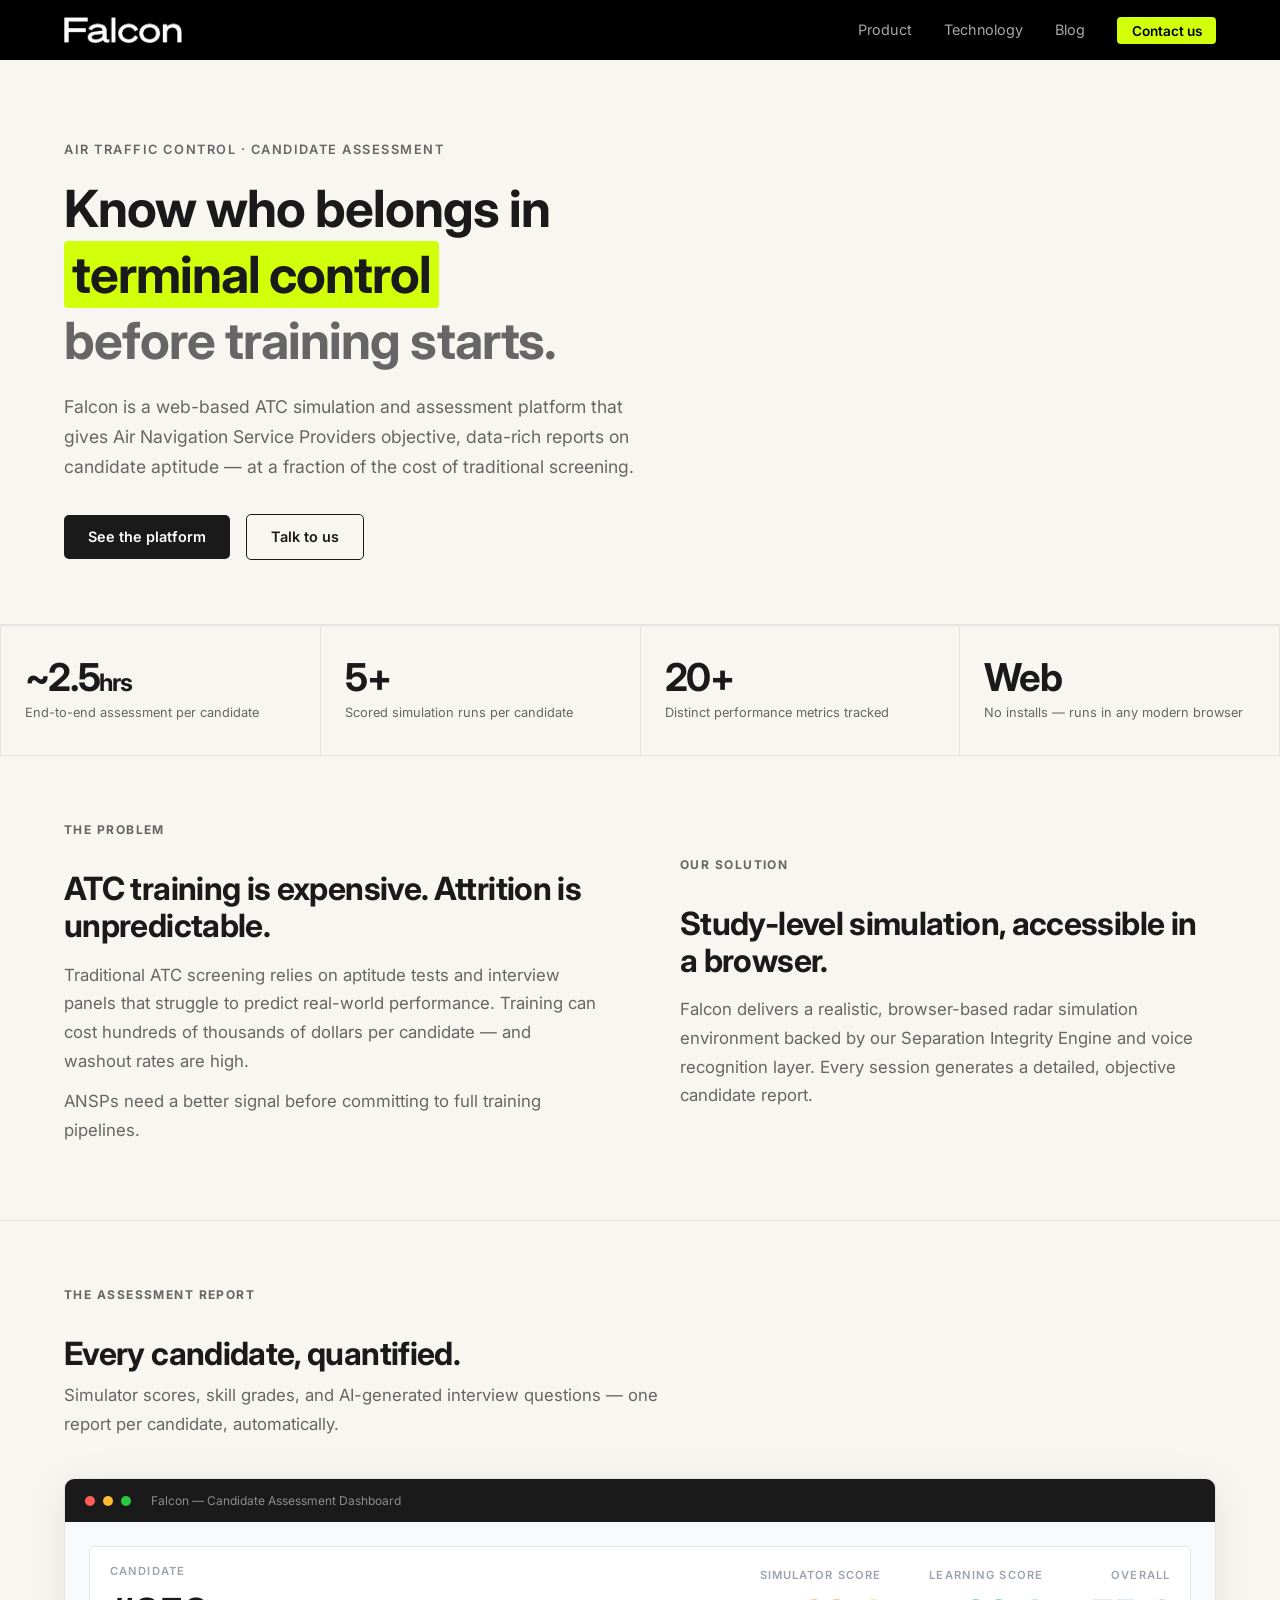
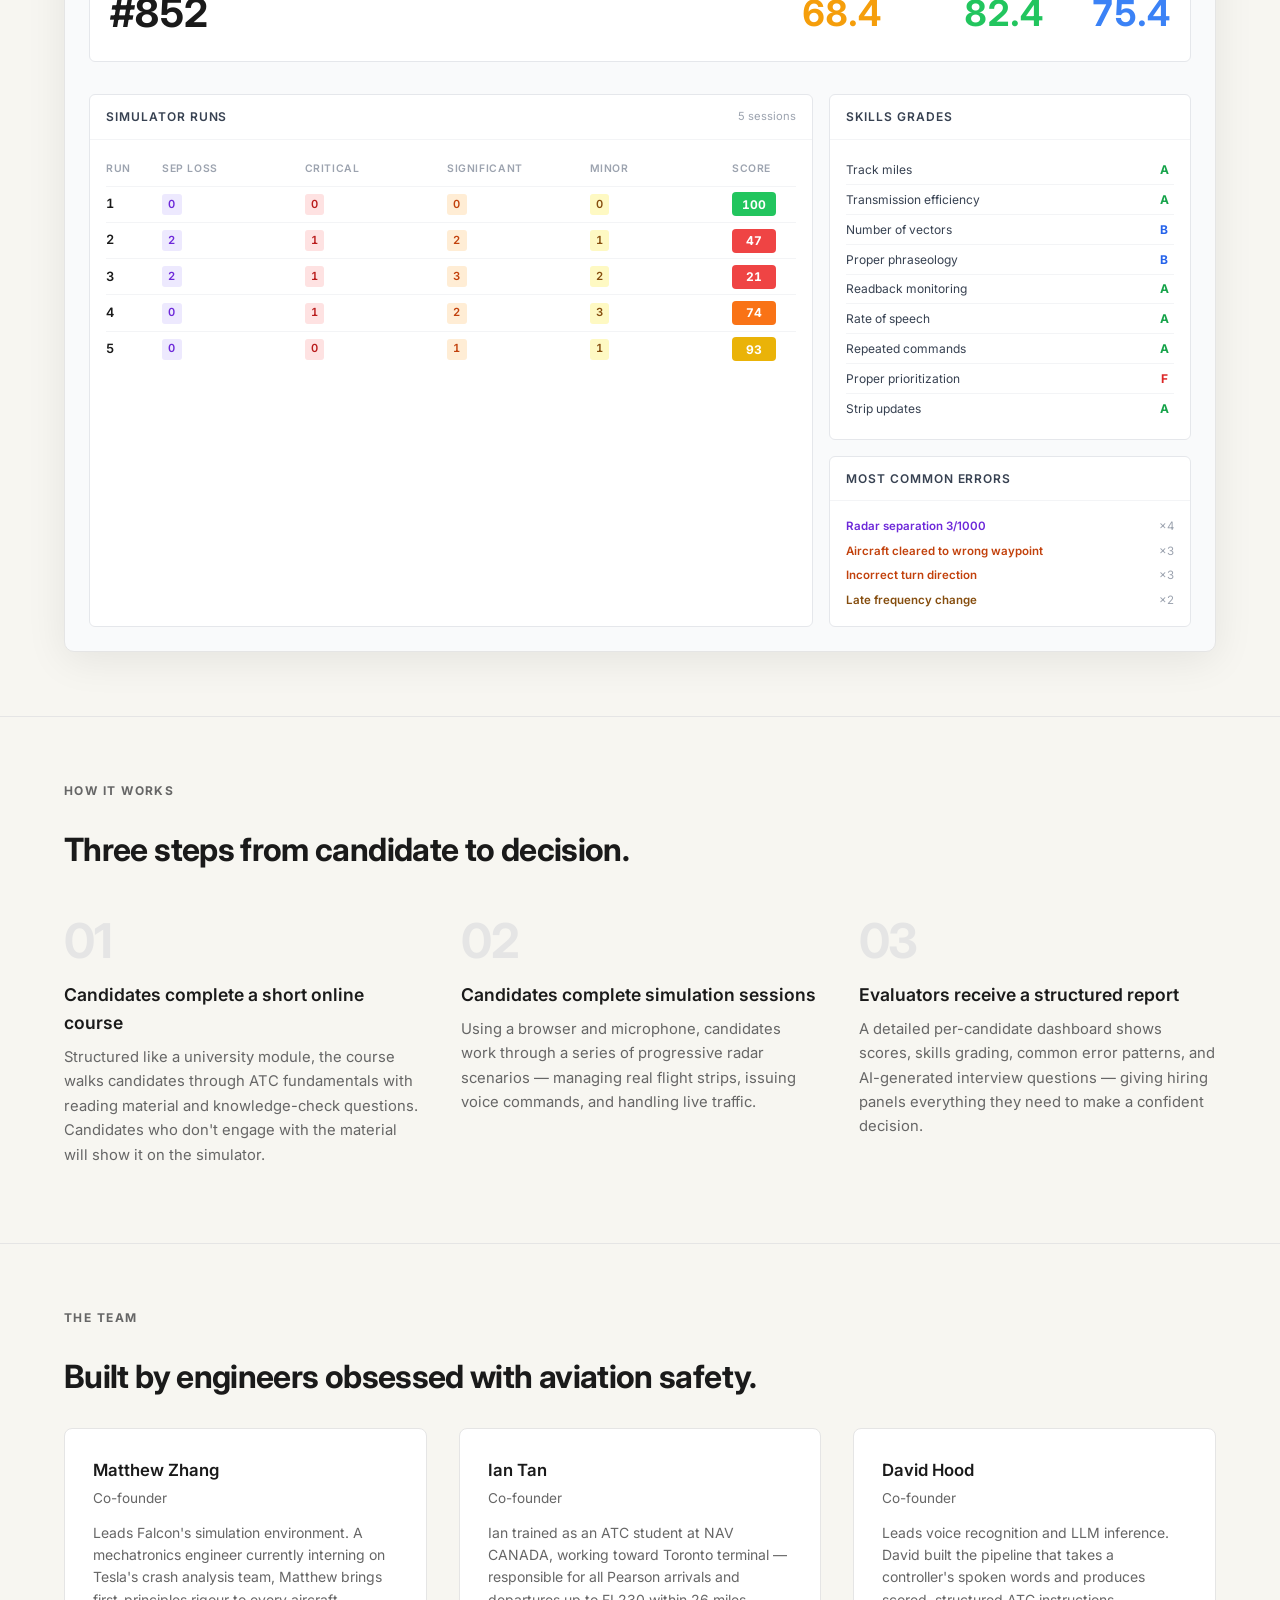
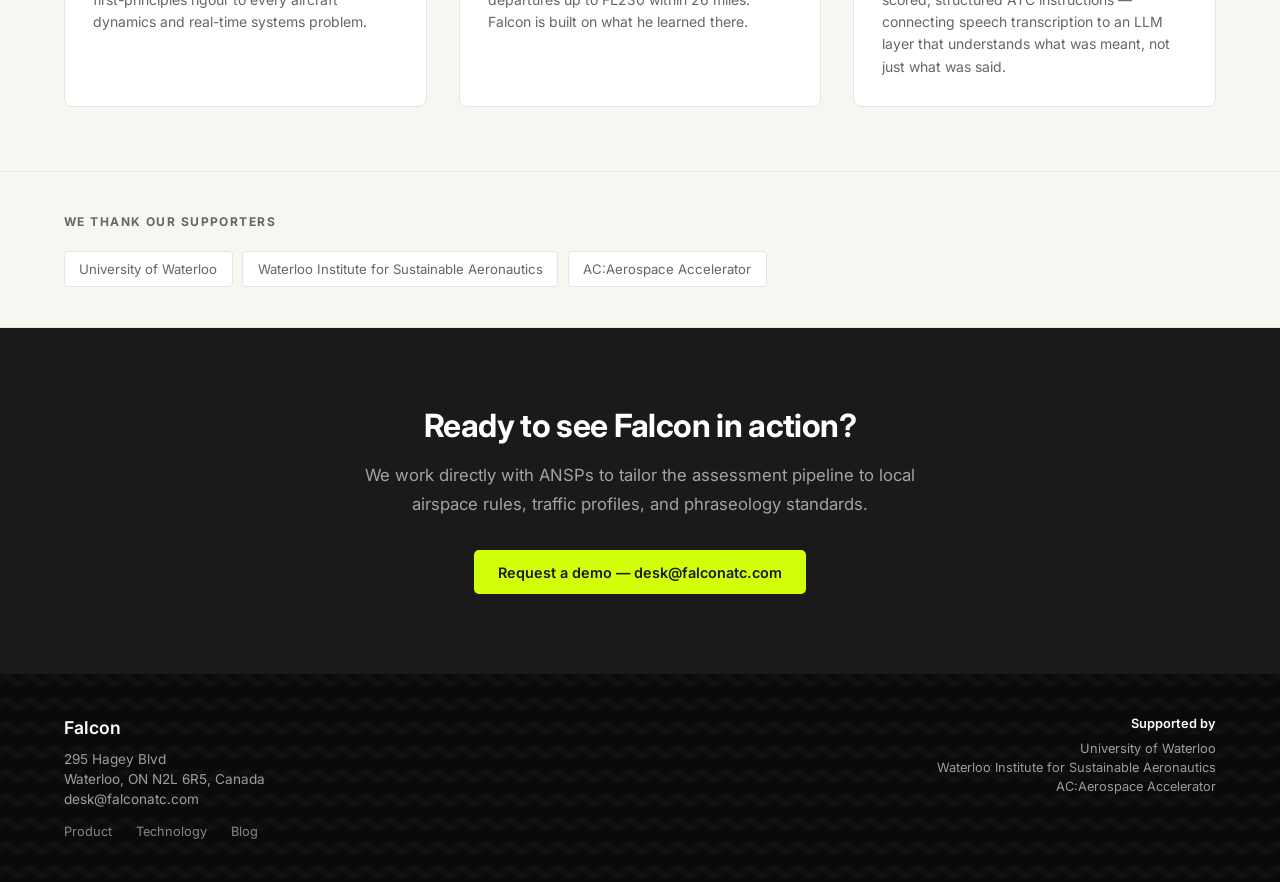
==== index.html @ 7a71509d "Apply full round of editorial and content updates" ====
<!DOCTYPE html>
<html lang="en">
<head>
    <meta charset="UTF-8">
    <meta name="viewport" content="width=device-width, initial-scale=1.0">
    <title>Falcon — AI-Powered ATC Assessment Platform</title>
    <meta name="description" content="Falcon helps Air Navigation Service Providers identify which ATC candidates will succeed — before expensive training begins. Web-based simulation with objective, data-rich assessment.">
    <link rel="icon" href="favicon.webp" type="image/webp">
    <link rel="stylesheet" href="styles.css">
</head>
<body>

<header class="header">
    <div class="header-inner">
        <a href="/" class="logo">
            <img src="logo.webp" alt="Falcon" class="logo-img">
        </a>
        <button class="mobile-menu-toggle" aria-label="Toggle menu" id="menuToggle">
            <span></span><span></span><span></span>
        </button>
        <ul class="nav-links" id="navLinks">
            <li><a href="product.html">Product</a></li>
            <li><a href="technology.html">Technology</a></li>
            <li><a href="progress.html">Blog</a></li>
            <li><a href="mailto:desk@falconatc.com" class="nav-cta">Contact us</a></li>
        </ul>
    </div>
</header>

<main>
    <!-- Hero -->
    <section class="hero">
        <div class="container">
            <p class="hero-eyebrow">Air Traffic Control · Candidate Assessment</p>
            <h1 class="hero-headline hero-headline--stacked">
                <span class="hh-line">Know who belongs in</span>
                <span class="hh-line hh-rotating-line"><span class="specialty-rotator"><span class="specialty-track"><span class="specialty-item">terminal control</span><span class="specialty-item">area control</span><span class="specialty-item">oceanic control</span><span class="specialty-item">the tower</span></span></span></span>
                <span class="hh-line hh-sub">before training starts.</span>
            </h1>
            <p class="hero-subhead">Falcon is a web-based ATC simulation and assessment platform that gives Air Navigation Service Providers objective, data-rich reports on candidate aptitude — at a fraction of the cost of traditional screening.</p>
            <div class="hero-actions">
                <a href="product.html" class="btn btn-primary">See the platform</a>
                <a href="mailto:desk@falconatc.com" class="btn btn-outline">Talk to us</a>
            </div>
        </div>
    </section>

    <!-- Stats -->
    <div class="stat-strip">
        <div class="stat-item">
            <div class="stat-num">~2.5<span style="font-size:1.5rem">hrs</span></div>
            <div class="stat-label">End-to-end assessment per candidate</div>
        </div>
        <div class="stat-item">
            <div class="stat-num">5+</div>
            <div class="stat-label">Scored simulation runs per candidate</div>
        </div>
        <div class="stat-item">
            <div class="stat-num">20+</div>
            <div class="stat-label">Distinct performance metrics tracked</div>
        </div>
        <div class="stat-item">
            <div class="stat-num">Web</div>
            <div class="stat-label">No installs — runs in any modern browser</div>
        </div>
    </div>

    <!-- What we do -->
    <section class="section">
        <div class="container">
            <div class="two-col">
                <div>
                    <p class="section-label">The Problem</p>
                    <h2 class="section-title">ATC training is expensive. Attrition is unpredictable.</h2>
                    <p class="section-desc">Traditional ATC screening relies on aptitude tests and interview panels that struggle to predict real-world performance. Training can cost hundreds of thousands of dollars per candidate — and washout rates are high.</p>
                    <p class="section-desc">ANSPs need a better signal before committing to full training pipelines.</p>
                </div>
                <div>
                    <p class="section-label">Our Solution</p>
                    <h2 class="section-title">Study-level simulation, accessible in a browser.</h2>
                    <p class="section-desc">Falcon delivers a realistic, browser-based radar simulation environment backed by our Separation Integrity Engine and voice recognition layer. Every session generates a detailed, objective candidate report.</p>
                </div>
            </div>
        </div>
    </section>

    <!-- Dashboard preview -->
    <section class="section">
        <div class="container">
            <p class="section-label">The Assessment Report</p>
            <h2 class="section-title" style="margin-bottom:0.5rem;">Every candidate, quantified.</h2>
            <p class="section-desc" style="margin-bottom:2.5rem;">Simulator scores, skill grades, and AI-generated interview questions — one report per candidate, automatically.</p>

            <div class="dashboard-wrap">
                <div class="dashboard-topbar">
                    <span class="topbar-dot red"></span>
                    <span class="topbar-dot yellow"></span>
                    <span class="topbar-dot green"></span>
                    <span class="topbar-title">Falcon — Candidate Assessment Dashboard</span>
                </div>
                <div class="dashboard-body">
                    <!-- Candidate header -->
                    <div class="db-candidate">
                        <div>
                            <div class="db-candidate-label">Candidate</div>
                            <div class="db-candidate-id">#852</div>
                        </div>
                        <div style="display:flex;gap:3rem;align-items:center;">
                            <div class="db-score-big">
                                <div class="db-candidate-label">Simulator Score</div>
                                <div class="db-score-num" style="color:#f59e0b;">68.4</div>
                            </div>
                            <div class="db-score-big">
                                <div class="db-candidate-label">Learning Score</div>
                                <div class="db-score-num" style="color:#22c55e;">82.4</div>
                            </div>
                            <div class="db-score-big">
                                <div class="db-candidate-label">Overall</div>
                                <div class="db-score-num" style="color:#3b82f6;">75.4</div>
                            </div>
                        </div>
                    </div>

                    <!-- Simulator runs -->
                    <div class="db-card">
                        <div class="db-card-header">
                            <span class="db-card-title">Simulator Runs</span>
                            <span style="font-size:0.7rem;color:#9ca3af;">5 sessions</span>
                        </div>
                        <div class="db-card-body">
                            <div class="db-run-row db-row-header">
                                <span>Run</span>
                                <span class="hide-mobile">Sep Loss</span>
                                <span class="hide-mobile">Critical</span>
                                <span class="hide-mobile">Significant</span>
                                <span class="hide-mobile">Minor</span>
                                <span>Score</span>
                            </div>
                            <div class="db-run-row">
                                <span style="font-weight:600;font-size:0.8rem;">1</span>
                                <span class="hide-mobile"><span class="err-pill err-sep">0</span></span>
                                <span class="hide-mobile"><span class="err-pill err-crit">0</span></span>
                                <span class="hide-mobile"><span class="err-pill err-sig">0</span></span>
                                <span class="hide-mobile"><span class="err-pill err-min">0</span></span>
                                <span><div class="score-badge score-green">100</div></span>
                            </div>
                            <div class="db-run-row">
                                <span style="font-weight:600;font-size:0.8rem;">2</span>
                                <span class="hide-mobile"><span class="err-pill err-sep">2</span></span>
                                <span class="hide-mobile"><span class="err-pill err-crit">1</span></span>
                                <span class="hide-mobile"><span class="err-pill err-sig">2</span></span>
                                <span class="hide-mobile"><span class="err-pill err-min">1</span></span>
                                <span><div class="score-badge score-red">47</div></span>
                            </div>
                            <div class="db-run-row">
                                <span style="font-weight:600;font-size:0.8rem;">3</span>
                                <span class="hide-mobile"><span class="err-pill err-sep">2</span></span>
                                <span class="hide-mobile"><span class="err-pill err-crit">1</span></span>
                                <span class="hide-mobile"><span class="err-pill err-sig">3</span></span>
                                <span class="hide-mobile"><span class="err-pill err-min">2</span></span>
                                <span><div class="score-badge score-red">21</div></span>
                            </div>
                            <div class="db-run-row">
                                <span style="font-weight:600;font-size:0.8rem;">4</span>
                                <span class="hide-mobile"><span class="err-pill err-sep">0</span></span>
                                <span class="hide-mobile"><span class="err-pill err-crit">1</span></span>
                                <span class="hide-mobile"><span class="err-pill err-sig">2</span></span>
                                <span class="hide-mobile"><span class="err-pill err-min">3</span></span>
                                <span><div class="score-badge score-orange">74</div></span>
                            </div>
                            <div class="db-run-row">
                                <span style="font-weight:600;font-size:0.8rem;">5</span>
                                <span class="hide-mobile"><span class="err-pill err-sep">0</span></span>
                                <span class="hide-mobile"><span class="err-pill err-crit">0</span></span>
                                <span class="hide-mobile"><span class="err-pill err-sig">1</span></span>
                                <span class="hide-mobile"><span class="err-pill err-min">1</span></span>
                                <span><div class="score-badge score-yellow">93</div></span>
                            </div>
                        </div>
                    </div>

                    <!-- Skills sidebar -->
                    <div>
                        <div class="db-card" style="margin-bottom:1rem;">
                            <div class="db-card-header">
                                <span class="db-card-title">Skills Grades</span>
                            </div>
                            <div class="db-card-body">
                                <div class="skill-row"><span class="skill-name">Track miles</span><span class="skill-grade grade-a">A</span></div>
                                <div class="skill-row"><span class="skill-name">Transmission efficiency</span><span class="skill-grade grade-a">A</span></div>
                                <div class="skill-row"><span class="skill-name">Number of vectors</span><span class="skill-grade grade-b">B</span></div>
                                <div class="skill-row"><span class="skill-name">Proper phraseology</span><span class="skill-grade grade-b">B</span></div>
                                <div class="skill-row"><span class="skill-name">Readback monitoring</span><span class="skill-grade grade-a">A</span></div>
                                <div class="skill-row"><span class="skill-name">Rate of speech</span><span class="skill-grade grade-a">A</span></div>
                                <div class="skill-row"><span class="skill-name">Repeated commands</span><span class="skill-grade grade-a">A</span></div>
                                <div class="skill-row"><span class="skill-name">Proper prioritization</span><span class="skill-grade grade-f">F</span></div>
                                <div class="skill-row"><span class="skill-name">Strip updates</span><span class="skill-grade grade-a">A</span></div>
                            </div>
                        </div>
                        <div class="db-card">
                            <div class="db-card-header">
                                <span class="db-card-title">Most Common Errors</span>
                            </div>
                            <div class="db-card-body">
                                <div style="font-size:0.72rem;margin-bottom:0.4rem;display:flex;justify-content:space-between;align-items:center;"><span style="color:#6d28d9;font-weight:600;">Radar separation 3/1000</span><span style="color:#9ca3af;">×4</span></div>
                                <div style="font-size:0.72rem;margin-bottom:0.4rem;display:flex;justify-content:space-between;align-items:center;"><span style="color:#c2410c;font-weight:600;">Aircraft cleared to wrong waypoint</span><span style="color:#9ca3af;">×3</span></div>
                                <div style="font-size:0.72rem;margin-bottom:0.4rem;display:flex;justify-content:space-between;align-items:center;"><span style="color:#c2410c;font-weight:600;">Incorrect turn direction</span><span style="color:#9ca3af;">×3</span></div>
                                <div style="font-size:0.72rem;margin-bottom:0;display:flex;justify-content:space-between;align-items:center;"><span style="color:#854d0e;font-weight:600;">Late frequency change</span><span style="color:#9ca3af;">×2</span></div>
                            </div>
                        </div>
                    </div>
                </div>
            </div>
        </div>
    </section>

    <!-- How it works -->
    <section class="section">
        <div class="container">
            <p class="section-label">How It Works</p>
            <h2 class="section-title" style="margin-bottom:3rem;">Three steps from candidate to decision.</h2>
            <div class="three-col">
                <div>
                    <div style="font-size:3rem;font-weight:700;line-height:1;margin-bottom:1rem;letter-spacing:-0.03em;color:var(--border);">01</div>
                    <h3 style="font-size:1.1rem;font-weight:600;margin-bottom:0.5rem;">Candidates complete a short online course</h3>
                    <p style="font-size:0.925rem;color:var(--text-muted);line-height:1.65;">Structured like a university module, the course walks candidates through ATC fundamentals with reading material and knowledge-check questions. Candidates who don't engage with the material will show it on the simulator.</p>
                </div>
                <div>
                    <div style="font-size:3rem;font-weight:700;line-height:1;margin-bottom:1rem;letter-spacing:-0.03em;color:var(--border);">02</div>
                    <h3 style="font-size:1.1rem;font-weight:600;margin-bottom:0.5rem;">Candidates complete simulation sessions</h3>
                    <p style="font-size:0.925rem;color:var(--text-muted);line-height:1.65;">Using a browser and microphone, candidates work through a series of progressive radar scenarios — managing real flight strips, issuing voice commands, and handling live traffic.</p>
                </div>
                <div>
                    <div style="font-size:3rem;font-weight:700;line-height:1;margin-bottom:1rem;letter-spacing:-0.03em;color:var(--border);">03</div>
                    <h3 style="font-size:1.1rem;font-weight:600;margin-bottom:0.5rem;">Evaluators receive a structured report</h3>
                    <p style="font-size:0.925rem;color:var(--text-muted);line-height:1.65;">A detailed per-candidate dashboard shows scores, skills grading, common error patterns, and AI-generated interview questions — giving hiring panels everything they need to make a confident decision.</p>
                </div>
            </div>
        </div>
    </section>

    <!-- Team -->
    <section class="section">
        <div class="container">
            <p class="section-label">The Team</p>
            <h2 class="section-title" style="margin-bottom:2rem;">Built by engineers obsessed with aviation safety.</h2>
            <div class="team-grid">
                <div class="team-card">
                    <div class="team-name">Matthew Zhang</div>
                    <div class="team-role">Co-founder</div>
                    <p class="team-bio">Leads Falcon's simulation environment. A mechatronics engineer currently interning on Tesla's crash analysis team, Matthew brings first-principles rigour to every aircraft dynamics and real-time systems problem.</p>
                </div>
                <div class="team-card">
                    <div class="team-name">Ian Tan</div>
                    <div class="team-role">Co-founder</div>
                    <p class="team-bio">Ian trained as an ATC student at NAV CANADA, working toward Toronto terminal — responsible for all Pearson arrivals and departures up to FL230 within 26 miles. Falcon is built on what he learned there.</p>
                </div>
                <div class="team-card">
                    <div class="team-name">David Hood</div>
                    <div class="team-role">Co-founder</div>
                    <p class="team-bio">Leads voice recognition and LLM inference. David built the pipeline that takes a controller's spoken words and produces scored, structured ATC instructions — connecting speech transcription to an LLM layer that understands what was meant, not just what was said.</p>
                </div>
            </div>
        </div>
    </section>

    <!-- Supporters -->
    <section class="section-sm">
        <div class="container">
            <p class="section-label" style="margin-bottom:1.25rem;">We thank our supporters</p>
            <div class="supporter-list">
                <span class="supporter-badge">University of Waterloo</span>
                <span class="supporter-badge">Waterloo Institute for Sustainable Aeronautics</span>
                <span class="supporter-badge">AC:Aerospace Accelerator</span>
            </div>
        </div>
    </section>

    <!-- CTA -->
    <div class="cta-banner">
        <div class="container">
            <h2 class="section-title">Ready to see Falcon in action?</h2>
            <p class="section-desc">We work directly with ANSPs to tailor the assessment pipeline to local airspace rules, traffic profiles, and phraseology standards.</p>
            <a href="mailto:desk@falconatc.com" class="btn btn-primary">Request a demo — desk@falconatc.com</a>
        </div>
    </div>
</main>

<footer class="footer">
    <div class="container">
        <div class="footer-inner">
            <div class="footer-left">
                <div class="footer-company">Falcon</div>
                <p class="footer-address">295 Hagey Blvd<br>Waterloo, ON N2L 6R5, Canada<br>desk@falconatc.com</p>
                <nav class="footer-nav">
                    <a href="product.html">Product</a>
                    <a href="technology.html">Technology</a>
                    <a href="progress.html">Blog</a>
                </nav>
            </div>
            <div class="footer-right">
                <div class="footer-supporters-title">Supported by</div>
                <p class="footer-supporters-list">University of Waterloo<br>Waterloo Institute for Sustainable Aeronautics<br>AC:Aerospace Accelerator</p>
            </div>
        </div>
    </div>
</footer>

<script src="script.js"></script>
</body>
</html>
---- styles.css ----
/* =============================================
   FALCON — slop.falconatc.com
   Design system & component styles
   ============================================= */

@import url('https://fonts.googleapis.com/css2?family=Inter:wght@400;500;600;700&display=swap');

/* --- Variables --- */
:root {
    --max-width: 1400px;
    --gutter: 5vw;
    --font: 'Inter', -apple-system, BlinkMacSystemFont, 'Segoe UI', sans-serif;
    --text: #1a1a1a;
    --text-muted: #666;
    --border: #e5e5e5;
    --bg: #f7f6f1;
    --yellow: hsl(71, 100%, 52%);
    --purple: hsl(303, 100%, 70%);
    --header-h: 60px;
}

/* --- Reset --- */
*, *::before, *::after { box-sizing: border-box; margin: 0; padding: 0; }
html { font-size: 16px; -webkit-font-smoothing: antialiased; height: 100%; }
body { font-family: var(--font); color: var(--text); background: var(--bg); line-height: 1.6; min-height: 100%; display: flex; flex-direction: column; }
main { flex: 1; padding-top: var(--header-h); }
a { color: inherit; text-decoration: underline; }
a:hover { text-decoration: underline; }
p { margin-bottom: 0.75rem; }
img { display: block; max-width: 100%; height: auto; }

/* --- Layout --- */
.container { max-width: var(--max-width); margin: 0 auto; padding-left: var(--gutter); padding-right: var(--gutter); }

/* --- Header --- */
.header { position: fixed; top: 0; left: 0; right: 0; z-index: 100; background: #000; height: var(--header-h); }
.header-inner { height: 100%; max-width: var(--max-width); margin: 0 auto; padding: 0 var(--gutter); display: flex; justify-content: space-between; align-items: center; }
.logo { display: flex; align-items: center; text-decoration: none; }
.logo:hover { text-decoration: none; }
.logo-img { height: 26px; width: auto; }
.nav-links { display: flex; gap: 2rem; list-style: none; }
.nav-links a { font-size: 0.9rem; color: rgba(255,255,255,0.65); text-decoration: none; transition: color 0.15s; }
.nav-links a:hover, .nav-links a.active { color: #fff; text-decoration: none; }
.nav-cta { background: var(--yellow); color: #000 !important; padding: 0.35rem 0.9rem; border-radius: 4px; font-weight: 600; font-size: 0.85rem !important; transition: opacity 0.15s !important; }
.nav-cta:hover { opacity: 0.85; }

/* --- Mobile menu --- */
.mobile-menu-toggle { display: none; flex-direction: column; gap: 5px; background: none; border: none; cursor: pointer; padding: 5px; }
.mobile-menu-toggle span { display: block; width: 24px; height: 1px; background: #fff; transition: transform 0.3s; }

/* --- Highlights --- */
.hl-y { background: var(--yellow); padding: 0 3px; border-radius: 2px; display: inline; box-decoration-break: clone; -webkit-box-decoration-break: clone; }
.hl-p { background: var(--purple); padding: 0 3px; border-radius: 2px; display: inline; box-decoration-break: clone; -webkit-box-decoration-break: clone; }

/* --- Hero --- */
.hero { padding: 5rem 0 4rem; border-bottom: 1px solid var(--border); }
.hero-eyebrow { font-size: 0.8rem; font-weight: 600; letter-spacing: 0.12em; text-transform: uppercase; color: var(--text-muted); margin-bottom: 1.25rem; }
.hero-headline { font-size: clamp(2rem, 4vw, 3.5rem); font-weight: 700; line-height: 1.1; letter-spacing: -0.02em; margin-bottom: 1.5rem; }
.hero-headline--stacked { display: flex; flex-direction: column; gap: 0.08em; }
.hh-line { display: block; }
.hh-rotating-line { display: block; line-height: 1.25; }
.hh-sub { color: var(--text-muted); }
.hero-subhead { font-size: 1.1rem; color: var(--text-muted); max-width: 580px; line-height: 1.7; margin-bottom: 2rem; }
.hero-actions { display: flex; gap: 1rem; align-items: center; flex-wrap: wrap; }
.btn { display: inline-block; padding: 0.65rem 1.5rem; border-radius: 5px; font-size: 0.9rem; font-weight: 600; text-decoration: none; transition: opacity 0.15s; cursor: pointer; }
.btn:hover { opacity: 0.85; text-decoration: none; }
.btn-primary { background: #1a1a1a; color: #fff; }
.btn-outline { border: 1.5px solid var(--text); color: var(--text); background: transparent; }
.hero-note { font-size: 0.85rem; color: var(--text-muted); }

/* --- Section layout --- */
.section { padding: 4rem 0; border-bottom: 1px solid var(--border); }
.section-sm { padding: 2.5rem 0; border-bottom: 1px solid var(--border); }
.section-label { font-size: 0.75rem; font-weight: 700; letter-spacing: 0.12em; text-transform: uppercase; color: var(--text-muted); margin-bottom: 2rem; }
.section-title { font-size: clamp(1.5rem, 2.5vw, 2.25rem); font-weight: 700; letter-spacing: -0.02em; line-height: 1.15; margin-bottom: 1rem; }
.section-desc { font-size: 1.05rem; color: var(--text-muted); max-width: 600px; line-height: 1.7; }
.two-col { display: grid; grid-template-columns: 1fr 1fr; gap: 5rem; align-items: center; }
.three-col { display: grid; grid-template-columns: repeat(3, 1fr); gap: 2.5rem; }

/* --- Feature cards --- */
.feature-card { padding: 2rem; border: 1px solid var(--border); border-radius: 8px; background: #fff; }
.feature-num { font-size: 0.75rem; font-weight: 700; letter-spacing: 0.1em; color: var(--text-muted); margin-bottom: 1rem; }
.feature-title { font-size: 1.1rem; font-weight: 600; margin-bottom: 0.5rem; }
.feature-desc { font-size: 0.925rem; color: var(--text-muted); line-height: 1.65; margin-bottom: 0; }
.feature-card .tag { display: inline-block; margin-top: 1rem; font-size: 0.7rem; font-weight: 700; letter-spacing: 0.08em; text-transform: uppercase; padding: 0.2rem 0.5rem; border-radius: 3px; }
.tag-yellow { background: var(--yellow); color: #2a2a00; }
.tag-purple { background: var(--purple); color: #3a003a; }

/* --- Dashboard mockup --- */
.dashboard-wrap { background: #f9fafb; border: 1px solid var(--border); border-radius: 10px; overflow: hidden; box-shadow: 0 8px 40px rgba(0,0,0,0.08); }
.dashboard-topbar { background: #1a1a1a; padding: 0.75rem 1.25rem; display: flex; align-items: center; gap: 0.5rem; }
.topbar-dot { width: 10px; height: 10px; border-radius: 50%; }
.topbar-dot.red { background: #ff5f57; }
.topbar-dot.yellow { background: #febc2e; }
.topbar-dot.green { background: #28c840; }
.topbar-title { color: rgba(255,255,255,0.5); font-size: 0.75rem; margin-left: 0.75rem; font-family: var(--font); }
.dashboard-body { padding: 1.5rem; display: grid; grid-template-columns: 2fr 1fr; gap: 1rem; }

.db-card { background: #fff; border: 1px solid #e5e7eb; border-radius: 6px; overflow: hidden; }
.db-card-header { padding: 0.75rem 1rem; border-bottom: 1px solid #f3f4f6; display: flex; justify-content: space-between; align-items: center; }
.db-card-title { font-size: 0.75rem; font-weight: 600; text-transform: uppercase; letter-spacing: 0.08em; color: #374151; }
.db-card-body { padding: 1rem; }

/* Candidate header in dashboard */
.db-candidate { background: #fff; border: 1px solid #e5e7eb; border-radius: 6px; padding: 1rem 1.25rem; margin-bottom: 1rem; grid-column: 1 / -1; display: flex; align-items: center; justify-content: space-between; }
.db-candidate-id { font-size: 2.5rem; font-weight: 700; color: #1a1a1a; letter-spacing: -0.03em; font-variant-numeric: tabular-nums; }
.db-candidate-label { font-size: 0.7rem; text-transform: uppercase; letter-spacing: 0.1em; color: #9ca3af; font-weight: 600; }
.db-score-big { text-align: right; }
.db-score-num { font-size: 2.25rem; font-weight: 700; color: #f59e0b; font-variant-numeric: tabular-nums; }
.db-score-label { font-size: 0.7rem; text-transform: uppercase; letter-spacing: 0.1em; color: #9ca3af; font-weight: 600; }

/* Run table in dashboard */
.db-run-row { display: grid; grid-template-columns: 3rem 1fr 1fr 1fr 1fr 4rem; gap: 0.5rem; align-items: center; font-size: 0.75rem; padding: 0.35rem 0; border-bottom: 1px solid #f3f4f6; font-variant-numeric: tabular-nums; }
.db-run-row:last-child { border-bottom: none; }
.db-run-row.db-row-header { font-weight: 600; font-size: 0.65rem; text-transform: uppercase; letter-spacing: 0.06em; color: #9ca3af; padding-bottom: 0.5rem; }
.score-badge { display: inline-flex; align-items: center; justify-content: center; width: 2.75rem; height: 1.5rem; border-radius: 4px; font-size: 0.75rem; font-weight: 700; color: #fff; font-variant-numeric: tabular-nums; }
.score-green { background: #22c55e; }
.score-yellow { background: #eab308; }
.score-orange { background: #f97316; }
.score-red { background: #ef4444; }

/* Error pill */
.err-pill { display: inline-flex; align-items: center; gap: 0.25rem; font-size: 0.7rem; font-weight: 600; padding: 0.1rem 0.4rem; border-radius: 3px; }
.err-sep { background: #ede9fe; color: #6d28d9; }
.err-crit { background: #fee2e2; color: #b91c1c; }
.err-sig { background: #ffedd5; color: #c2410c; }
.err-min { background: #fef9c3; color: #854d0e; }

/* Skills mini grid */
.skill-row { display: flex; justify-content: space-between; align-items: center; padding: 0.3rem 0; border-bottom: 1px solid #f3f4f6; font-size: 0.75rem; }
.skill-row:last-child { border-bottom: none; }
.skill-name { color: #374151; }
.skill-grade { font-weight: 700; width: 1.2rem; text-align: center; }
.grade-a { color: #16a34a; }
.grade-b { color: #2563eb; }
.grade-c { color: #d97706; }
.grade-f { color: #dc2626; }

/* --- Stat strip --- */
.stat-strip { display: grid; grid-template-columns: repeat(4, 1fr); gap: 0; border-top: 1px solid var(--border); border-left: 1px solid var(--border); }
.stat-item { padding: 2rem 1.5rem; border-right: 1px solid var(--border); border-bottom: 1px solid var(--border); }
.stat-num { font-size: clamp(1.75rem, 3vw, 2.75rem); font-weight: 700; letter-spacing: -0.03em; line-height: 1; margin-bottom: 0.4rem; }
.stat-label { font-size: 0.8rem; color: var(--text-muted); }

/* --- Tech stack section --- */
.tech-item { padding: 1.75rem 0; border-bottom: 1px solid var(--border); display: grid; grid-template-columns: 200px 1fr; gap: 3rem; }
.tech-item:last-child { border-bottom: none; }
.tech-name { font-size: 0.85rem; font-weight: 600; text-transform: uppercase; letter-spacing: 0.08em; padding-top: 0.2rem; }
.tech-detail { font-size: 0.975rem; color: var(--text-muted); line-height: 1.7; }
.tech-detail strong { color: var(--text); font-weight: 600; }

/* --- Team grid --- */
.team-grid { display: grid; grid-template-columns: repeat(3, 1fr); gap: 2rem; }
.team-card { padding: 1.75rem; border: 1px solid var(--border); border-radius: 8px; background: #fff; }
.team-name { font-size: 1.05rem; font-weight: 600; margin-bottom: 0.25rem; }
.team-role { font-size: 0.85rem; color: var(--text-muted); margin-bottom: 0.75rem; }
.team-bio { font-size: 0.875rem; color: var(--text-muted); line-height: 1.6; margin-bottom: 0; }

/* --- Supporters --- */
.supporter-list { display: flex; flex-wrap: wrap; gap: 0.6rem; }
.supporter-badge { padding: 0.4rem 0.9rem; border: 1px solid var(--border); border-radius: 4px; font-size: 0.825rem; background: #fff; color: var(--text-muted); }

/* --- CTA banner --- */
.cta-banner { background: #1a1a1a; color: #fff; padding: 5rem 0; text-align: center; }
.cta-banner .section-title { color: #fff; margin-bottom: 1rem; }
.cta-banner .section-desc { color: rgba(255,255,255,0.6); margin: 0 auto 2rem; }
.cta-banner .btn-primary { background: var(--yellow); color: #1a1a1a; }

/* --- Breadcrumb --- */
.breadcrumb { font-size: 0.875rem; color: var(--text-muted); margin-bottom: 2rem; }
.breadcrumb a { color: var(--text-muted); }

/* --- Blog post --- */
.post-body { max-width: 680px; }
.post-body p { font-size: 1.0125rem; line-height: 1.75; margin-bottom: 1.25rem; }
.post-body h2 { font-size: 1.3rem; font-weight: 600; margin: 2rem 0 0.75rem; }
.post-body ul, .post-body ol { margin: 0 0 1.25rem 1.5rem; font-size: 1.0125rem; line-height: 1.75; }
.post-body li { margin-bottom: 0.35rem; }
.post-meta { font-size: 0.875rem; color: var(--text-muted); margin-bottom: 2rem; }
.blog-image { max-width: 100%; height: auto; margin: 1.5rem 0; border-radius: 6px; }

/* --- Blog list --- */
.post-link { padding: 1.5rem 0; border-bottom: 1px solid var(--border); }
.post-link:first-child { border-top: 1px solid var(--border); }
.post-link a { font-size: 1.05rem; font-weight: 500; text-decoration: none; }
.post-link a:hover { text-decoration: underline; }
.post-link-date { font-size: 0.85rem; color: var(--text-muted); margin-top: 0.2rem; margin-bottom: 0; }

/* --- Footer --- */
.footer { padding: 2.5rem 0; background: #0a0a0a; background-image: linear-gradient(135deg, rgba(255,255,255,.015) 25%, transparent 25%), linear-gradient(225deg, rgba(255,255,255,.015) 25%, transparent 25%), linear-gradient(45deg, rgba(255,255,255,.015) 25%, transparent 25%), linear-gradient(315deg, rgba(255,255,255,.015) 25%, transparent 25%); background-size: 24px 24px; background-position: 0 0, 12px 0, 12px -12px, 0 12px; color: #fff; }
.footer-inner { display: flex; justify-content: space-between; align-items: flex-start; }
.footer-left { flex: 1; }
.footer-company { font-size: 1.1rem; font-weight: 600; margin-bottom: 0.4rem; }
.footer-address { font-size: 0.85rem; color: rgba(255,255,255,.6); line-height: 1.5; margin-bottom: 0; }
.footer-right { text-align: right; }
.footer-supporters-title { font-size: 0.8rem; font-weight: 600; color: #fff; margin-bottom: 0.25rem; }
.footer-supporters-list { font-size: 0.8rem; color: rgba(255,255,255,.6); line-height: 1.5; margin-bottom: 0; }
.footer-nav { display: flex; gap: 1.5rem; margin-top: 0.75rem; }
.footer-nav a { font-size: 0.8rem; color: rgba(255,255,255,.5); text-decoration: none; }
.footer-nav a:hover { color: rgba(255,255,255,.9); }

/* --- Specialty rotator --- */
.specialty-rotator {
    display: inline-block;
    overflow: hidden;
    vertical-align: top;
    /* height set by JS; width animates between items */
    transition: width 0.5s cubic-bezier(0.77, 0, 0.175, 1);
    will-change: width;
}

.specialty-track {
    display: flex;
    flex-direction: column;
    transition: transform 0.5s cubic-bezier(0.77, 0, 0.175, 1);
    will-change: transform;
}

.specialty-item {
    display: block;
    width: fit-content;
    white-space: nowrap;
    background-color: var(--yellow);
    padding: 0.05em 0.15em;
    border-radius: 4px;
    line-height: 1.2;
}

/* --- Responsive --- */
@media (max-width: 900px) {
    .two-col { grid-template-columns: 1fr; gap: 3rem; }
    .three-col { grid-template-columns: 1fr; gap: 1.5rem; }
    .stat-strip { grid-template-columns: 1fr 1fr; }
    .team-grid { grid-template-columns: 1fr 1fr; }
    .tech-item { grid-template-columns: 1fr; gap: 0.5rem; }
    .dashboard-body { grid-template-columns: 1fr; }
}

@media (max-width: 640px) {
    :root { --gutter: 1.25rem; }
    .stat-strip { grid-template-columns: 1fr 1fr; }
    .team-grid { grid-template-columns: 1fr; }
    .hero { padding: 3rem 0 2.5rem; }
    .section { padding: 2.5rem 0; }
    .mobile-menu-toggle { display: flex; }
    .nav-links { display: none; position: absolute; top: 100%; left: 0; right: 0; background: #000; flex-direction: column; padding: 1rem var(--gutter); gap: 1rem; }
    .nav-links.active { display: flex; }
    .footer-inner { flex-direction: column; gap: 1.5rem; }
    .footer-right { text-align: left; }
    .db-run-row { grid-template-columns: 2.5rem 1fr 3rem; }
    .db-run-row .hide-mobile { display: none; }
    .dashboard-body { padding: 0.75rem; }
    .db-candidate-id { font-size: 1.75rem; }
}
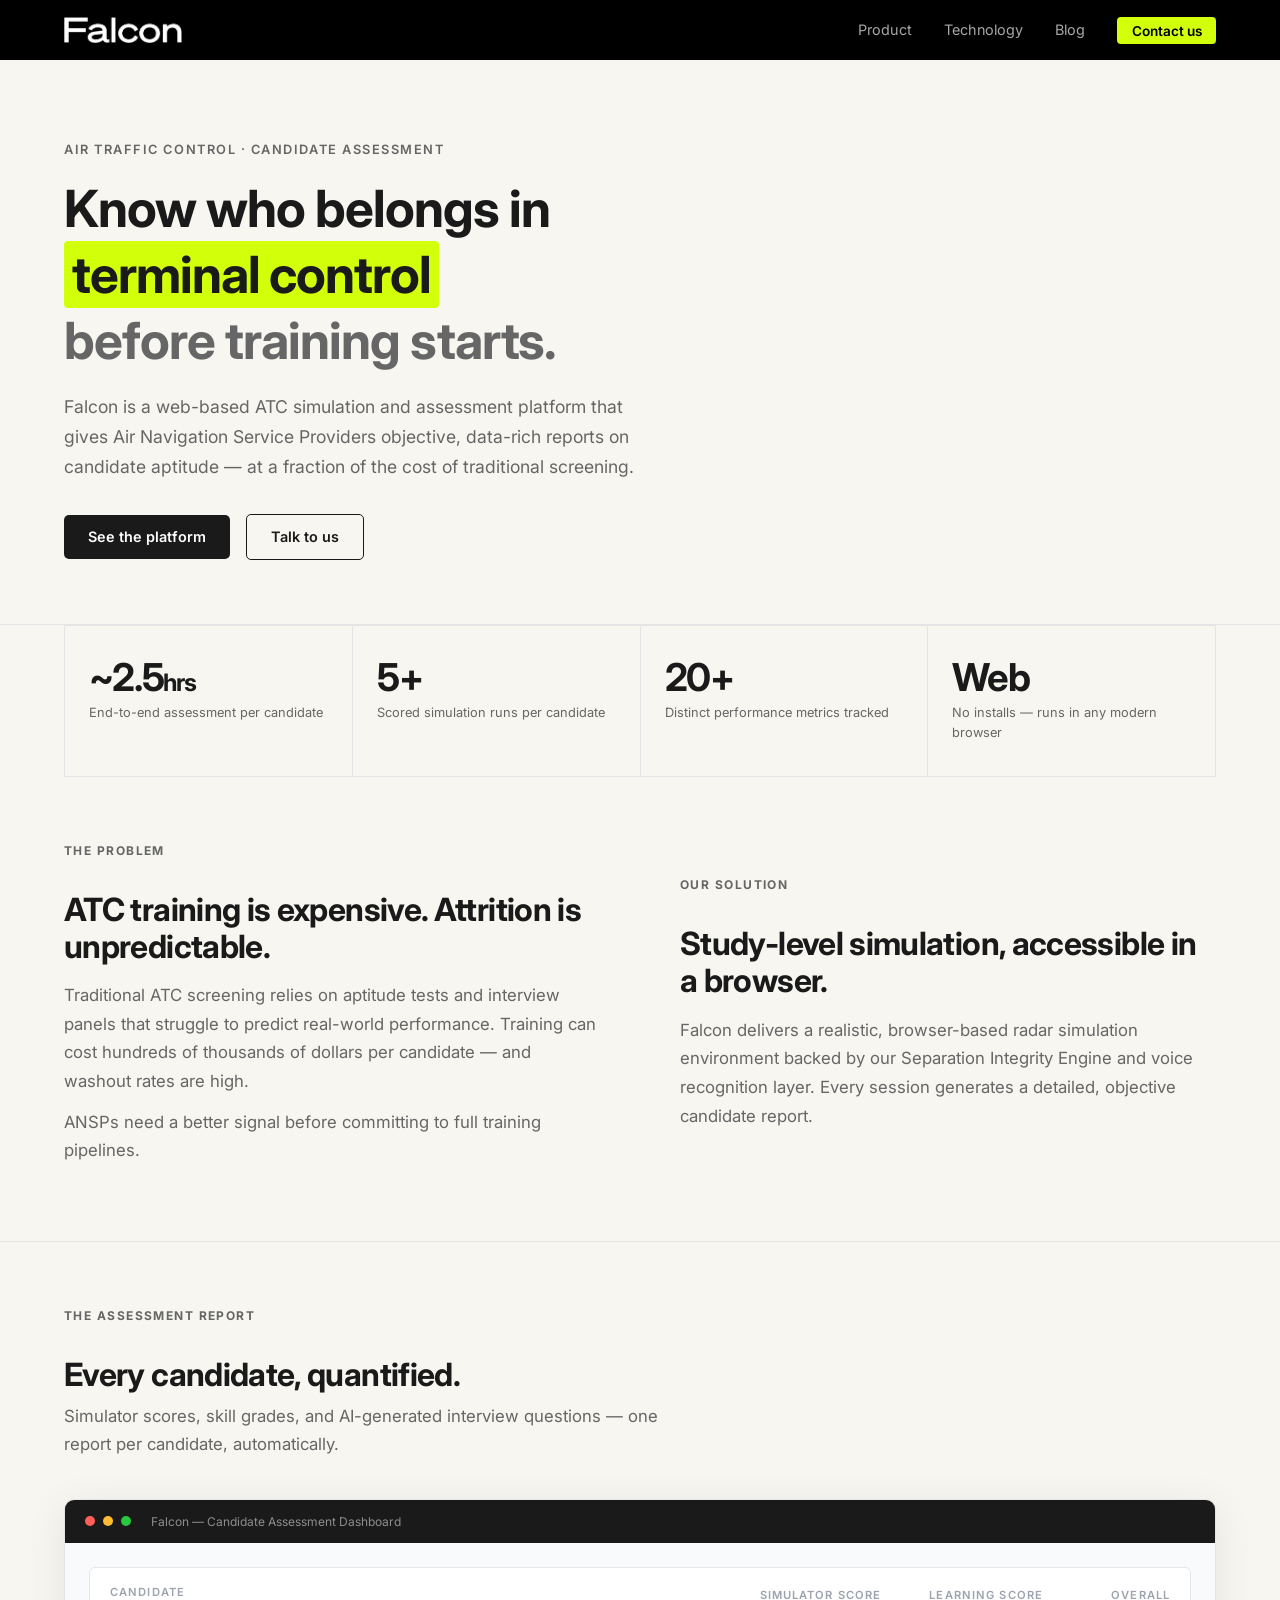
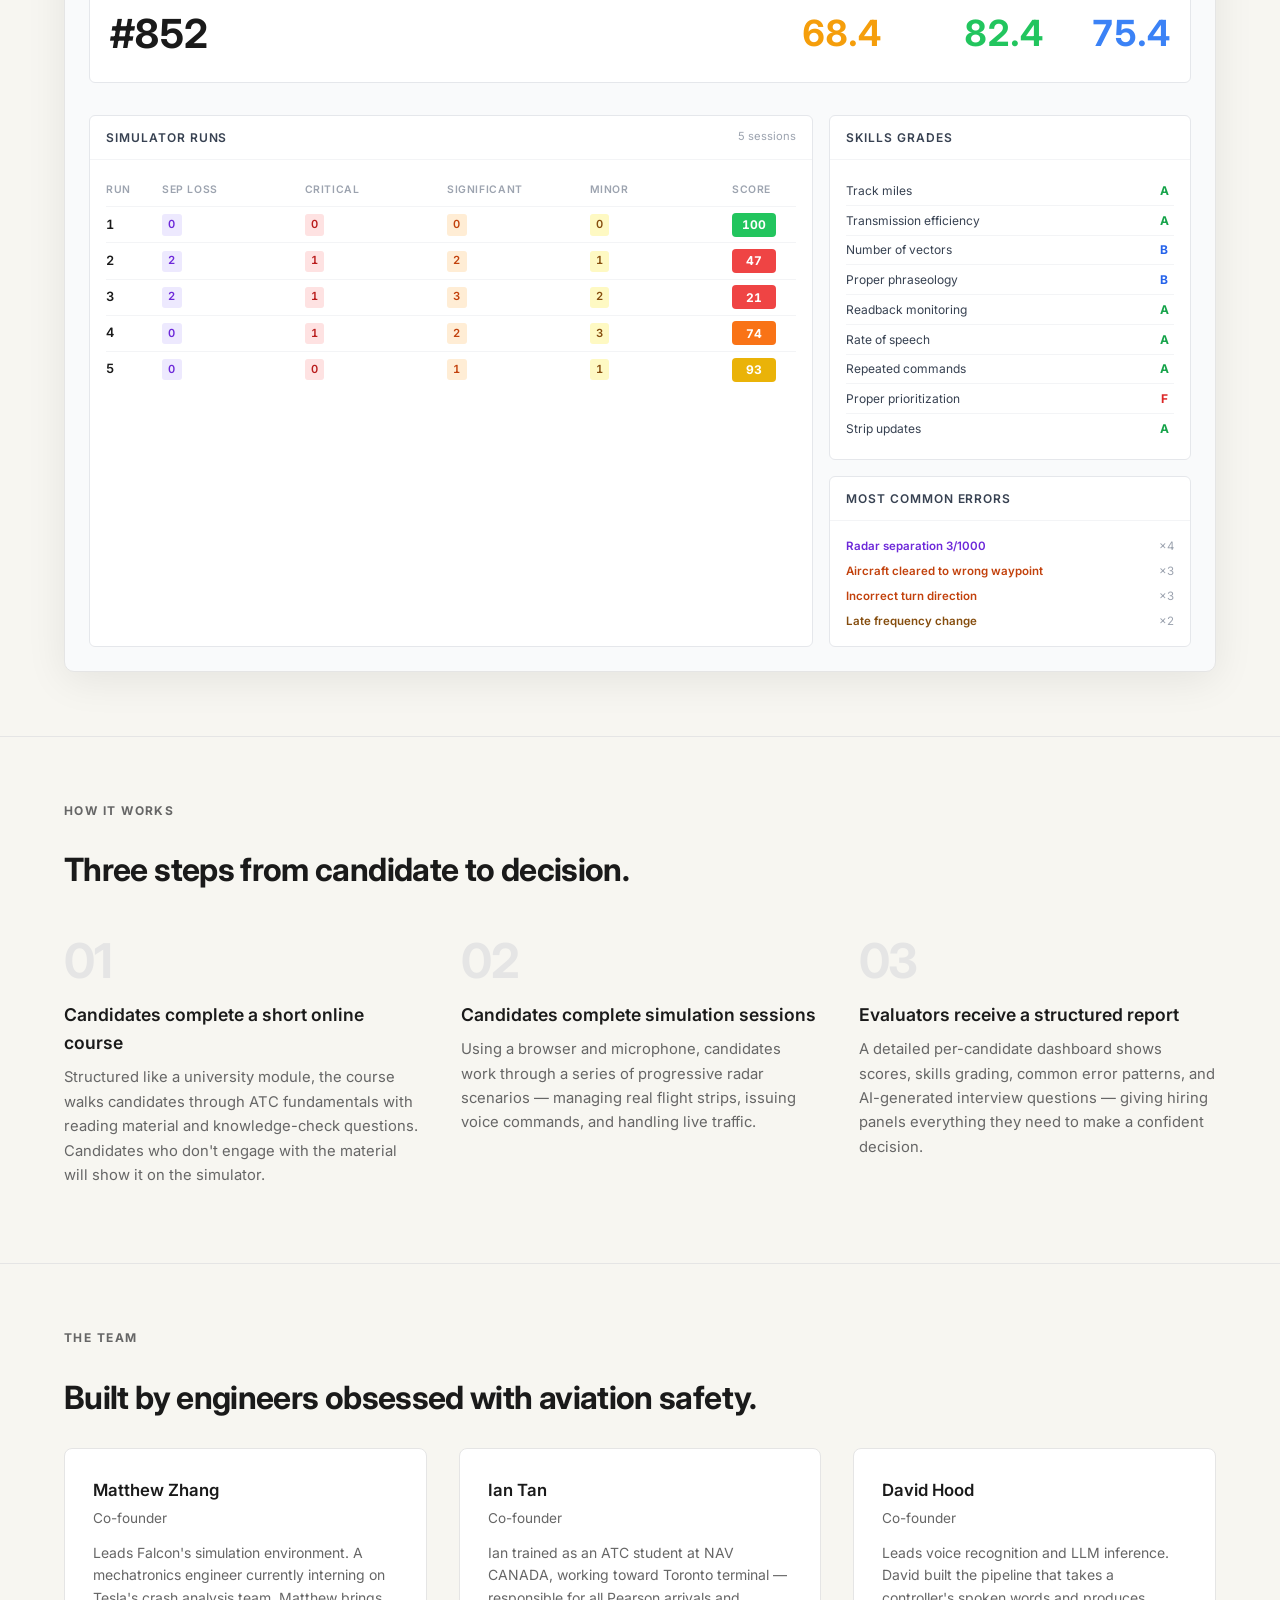
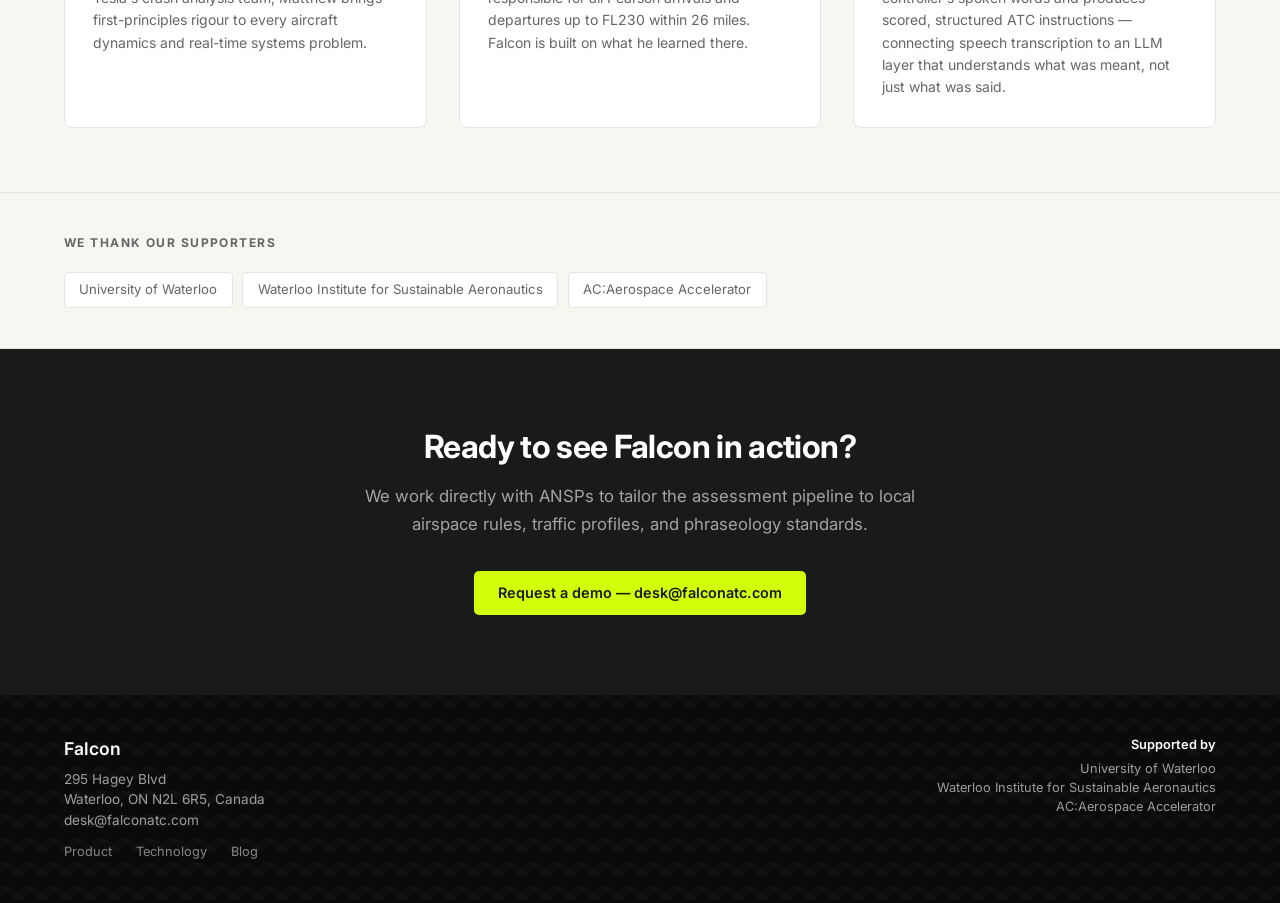
==== commit 489dad80: "Contain stat strip within max-width container" ====
--- a/index.html
+++ b/index.html
@@ -46,22 +46,24 @@
     </section>
 
     <!-- Stats -->
-    <div class="stat-strip">
-        <div class="stat-item">
-            <div class="stat-num">~2.5<span style="font-size:1.5rem">hrs</span></div>
-            <div class="stat-label">End-to-end assessment per candidate</div>
-        </div>
-        <div class="stat-item">
-            <div class="stat-num">5+</div>
-            <div class="stat-label">Scored simulation runs per candidate</div>
-        </div>
-        <div class="stat-item">
-            <div class="stat-num">20+</div>
-            <div class="stat-label">Distinct performance metrics tracked</div>
-        </div>
-        <div class="stat-item">
-            <div class="stat-num">Web</div>
-            <div class="stat-label">No installs — runs in any modern browser</div>
+    <div class="container">
+        <div class="stat-strip">
+            <div class="stat-item">
+                <div class="stat-num">~2.5<span style="font-size:1.5rem">hrs</span></div>
+                <div class="stat-label">End-to-end assessment per candidate</div>
+            </div>
+            <div class="stat-item">
+                <div class="stat-num">5+</div>
+                <div class="stat-label">Scored simulation runs per candidate</div>
+            </div>
+            <div class="stat-item">
+                <div class="stat-num">20+</div>
+                <div class="stat-label">Distinct performance metrics tracked</div>
+            </div>
+            <div class="stat-item">
+                <div class="stat-num">Web</div>
+                <div class="stat-label">No installs — runs in any modern browser</div>
+            </div>
         </div>
     </div>
 
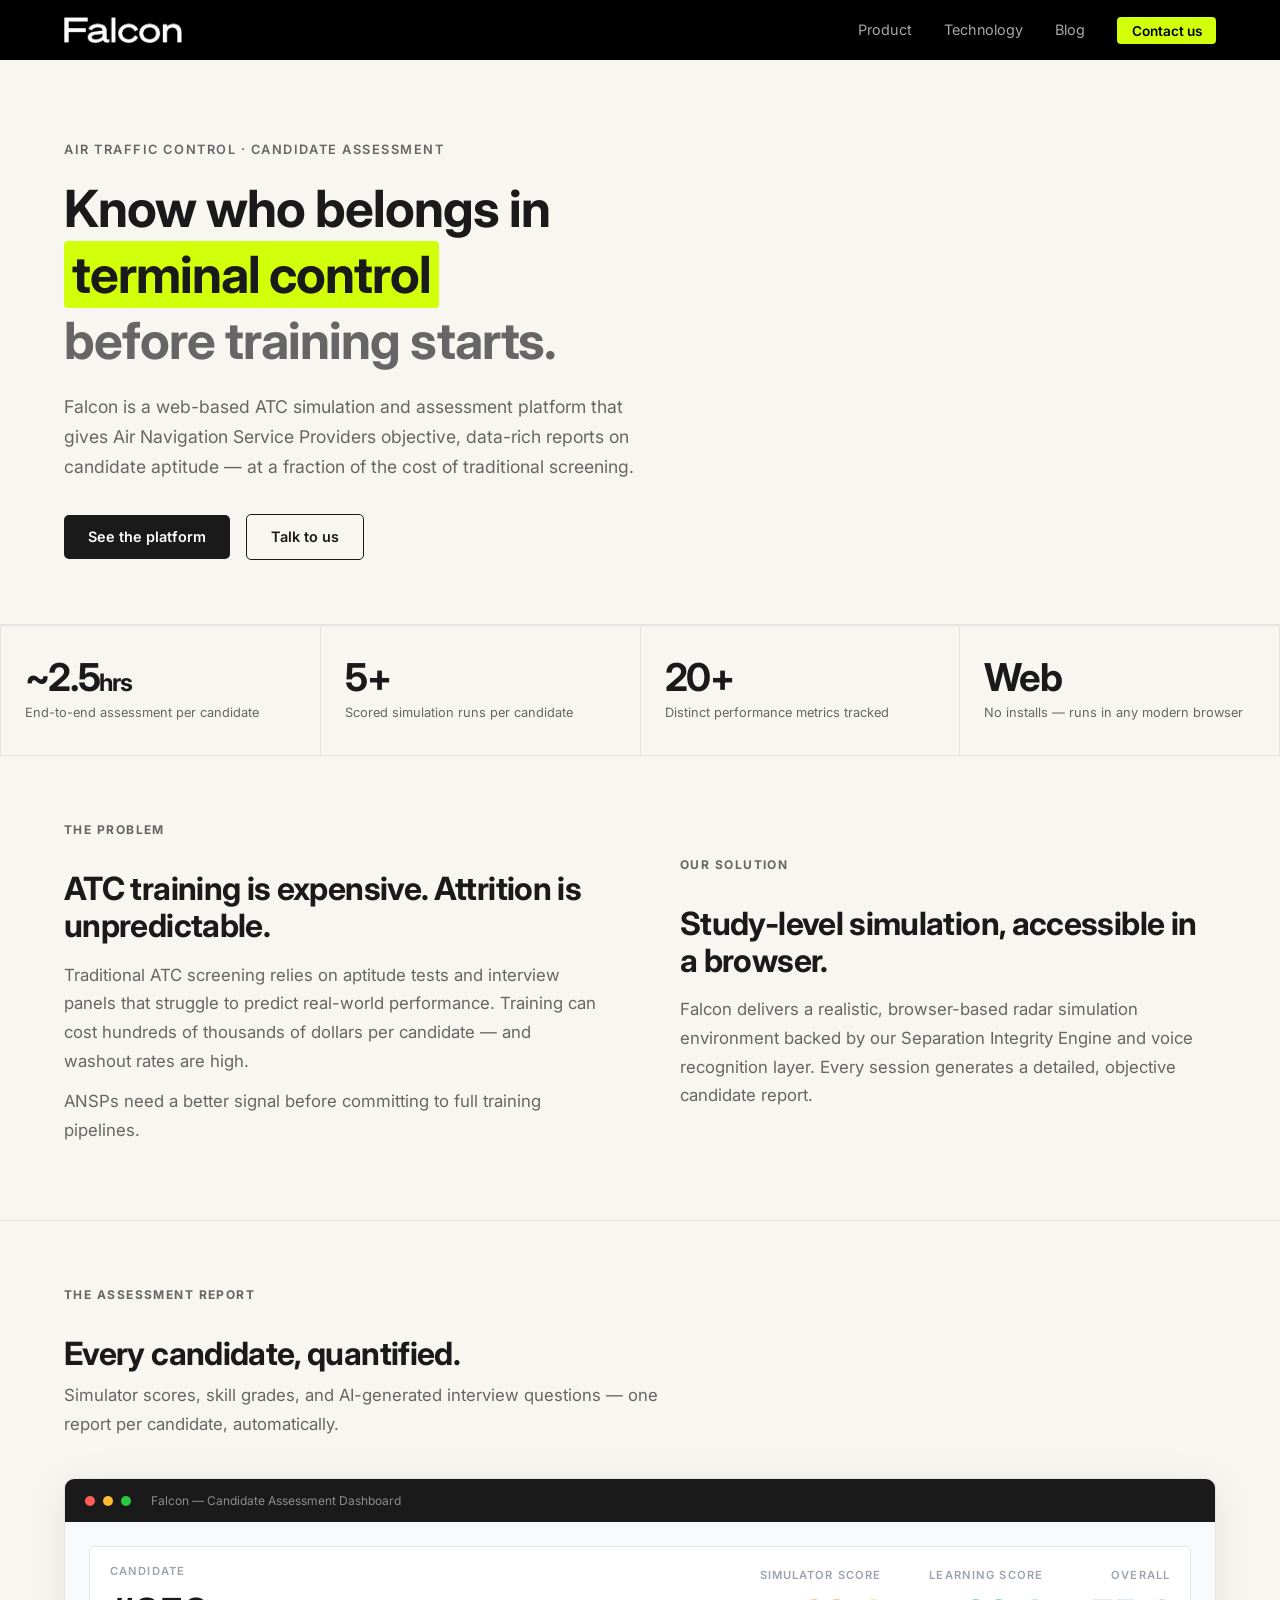
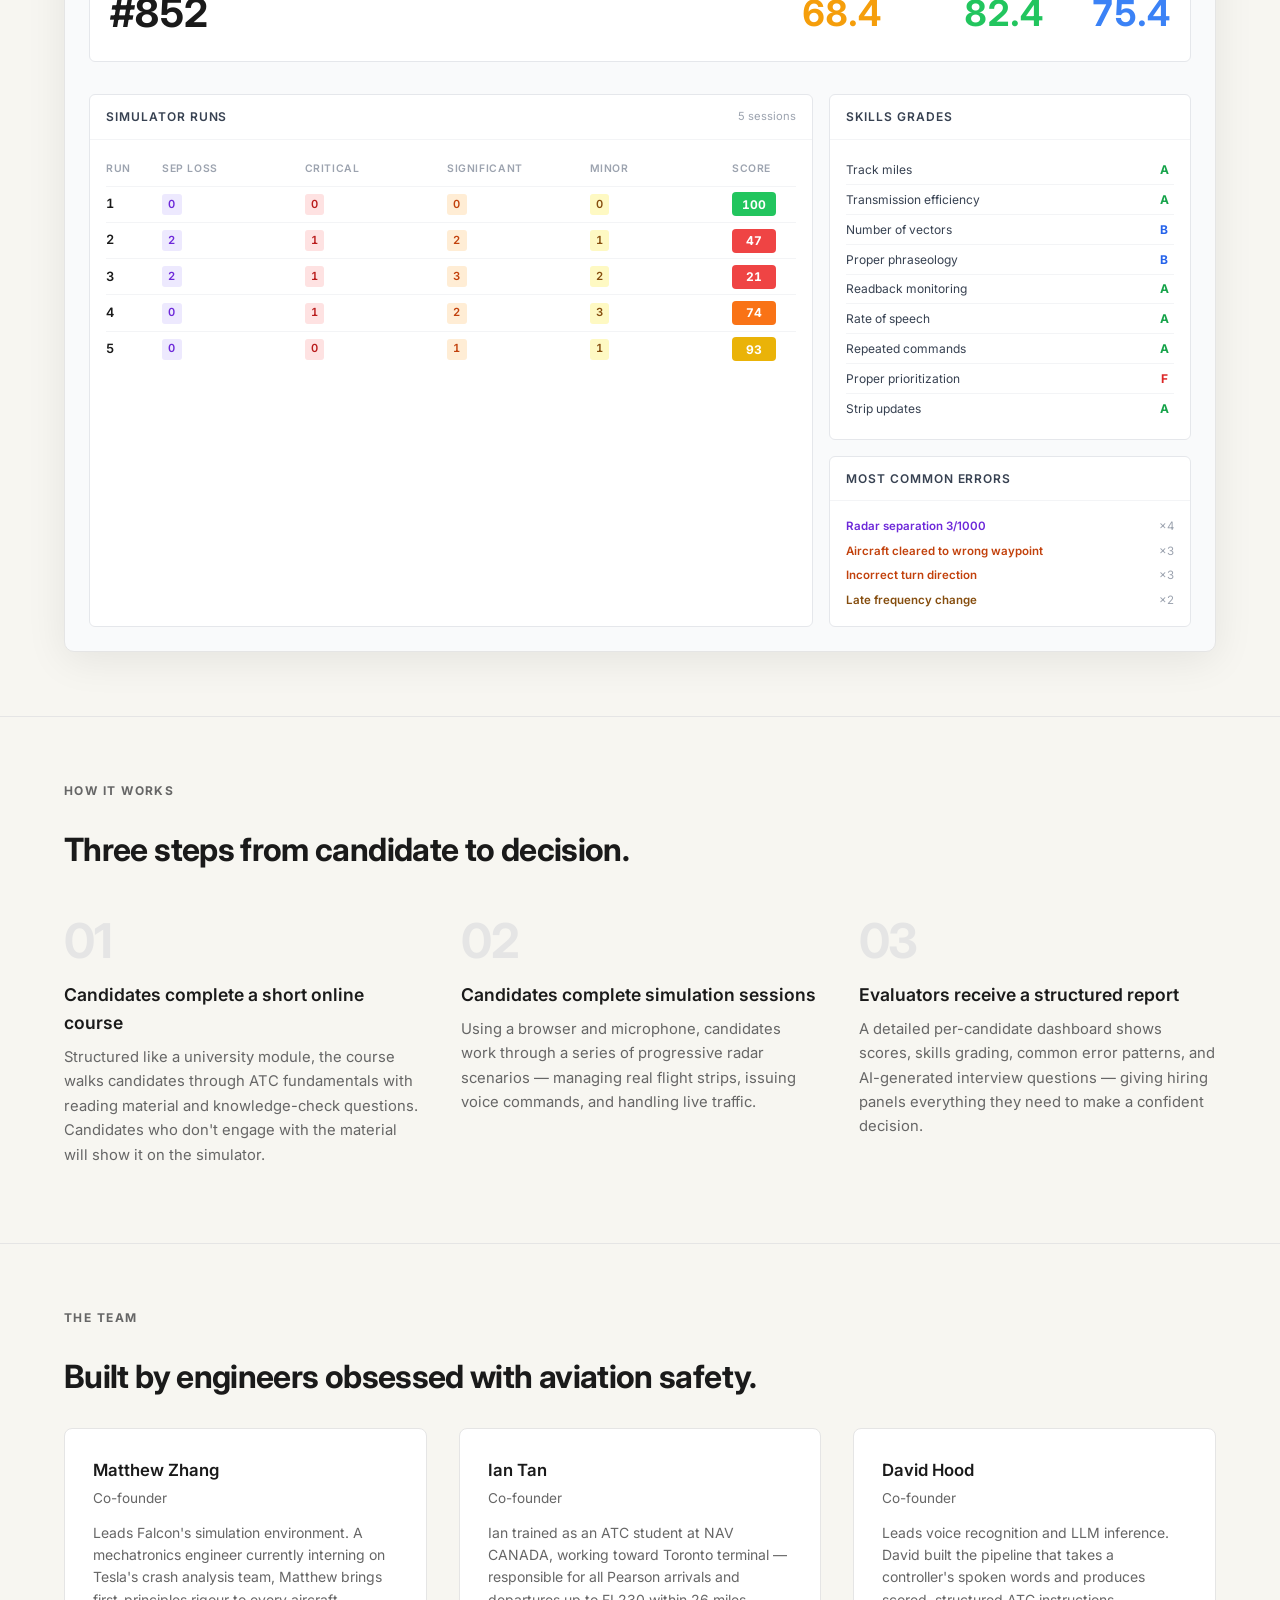
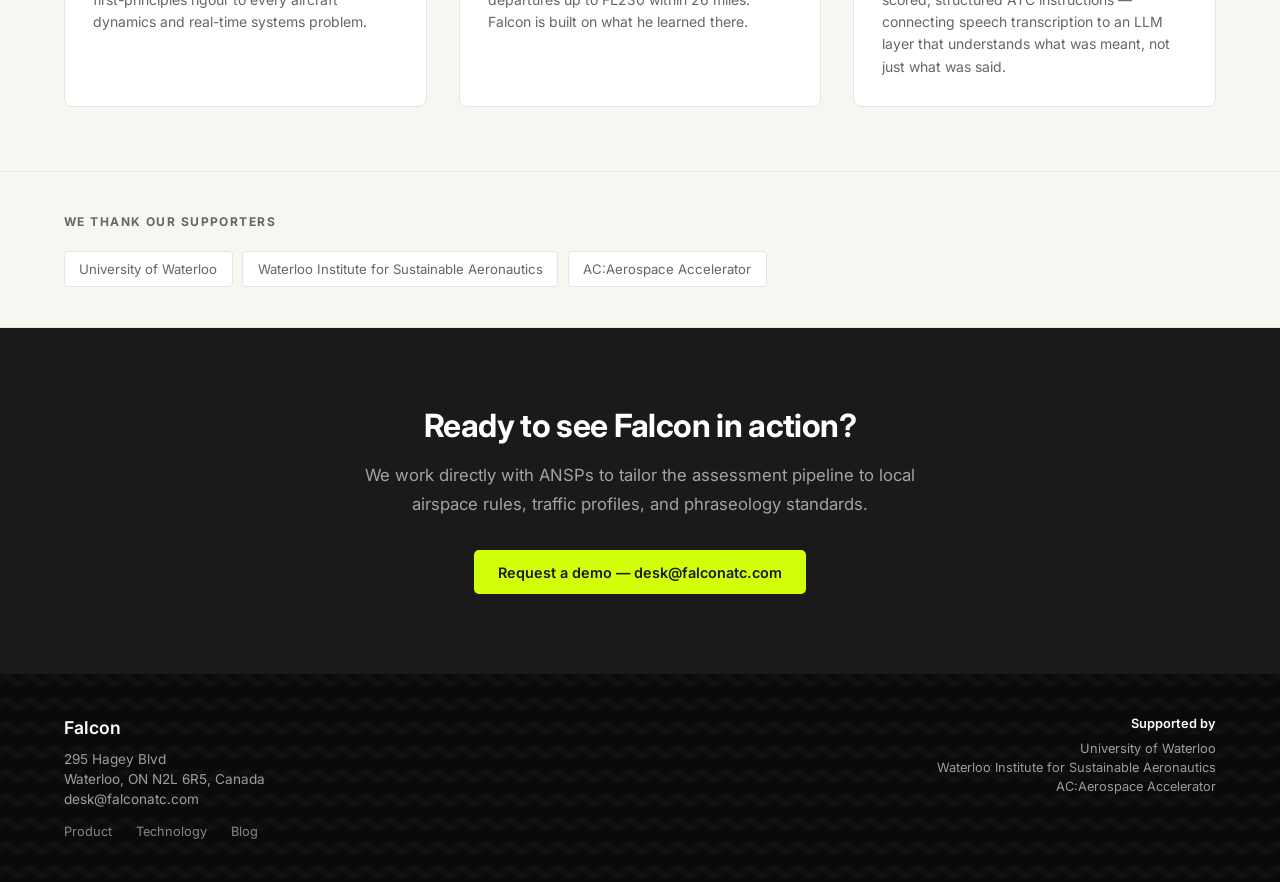
==== commit e4a583a3: "Revert stat strip to full width" ====
--- a/index.html
+++ b/index.html
@@ -46,24 +46,22 @@
     </section>
 
     <!-- Stats -->
-    <div class="container">
-        <div class="stat-strip">
-            <div class="stat-item">
-                <div class="stat-num">~2.5<span style="font-size:1.5rem">hrs</span></div>
-                <div class="stat-label">End-to-end assessment per candidate</div>
-            </div>
-            <div class="stat-item">
-                <div class="stat-num">5+</div>
-                <div class="stat-label">Scored simulation runs per candidate</div>
-            </div>
-            <div class="stat-item">
-                <div class="stat-num">20+</div>
-                <div class="stat-label">Distinct performance metrics tracked</div>
-            </div>
-            <div class="stat-item">
-                <div class="stat-num">Web</div>
-                <div class="stat-label">No installs — runs in any modern browser</div>
-            </div>
+    <div class="stat-strip">
+        <div class="stat-item">
+            <div class="stat-num">~2.5<span style="font-size:1.5rem">hrs</span></div>
+            <div class="stat-label">End-to-end assessment per candidate</div>
+        </div>
+        <div class="stat-item">
+            <div class="stat-num">5+</div>
+            <div class="stat-label">Scored simulation runs per candidate</div>
+        </div>
+        <div class="stat-item">
+            <div class="stat-num">20+</div>
+            <div class="stat-label">Distinct performance metrics tracked</div>
+        </div>
+        <div class="stat-item">
+            <div class="stat-num">Web</div>
+            <div class="stat-label">No installs — runs in any modern browser</div>
         </div>
     </div>
 
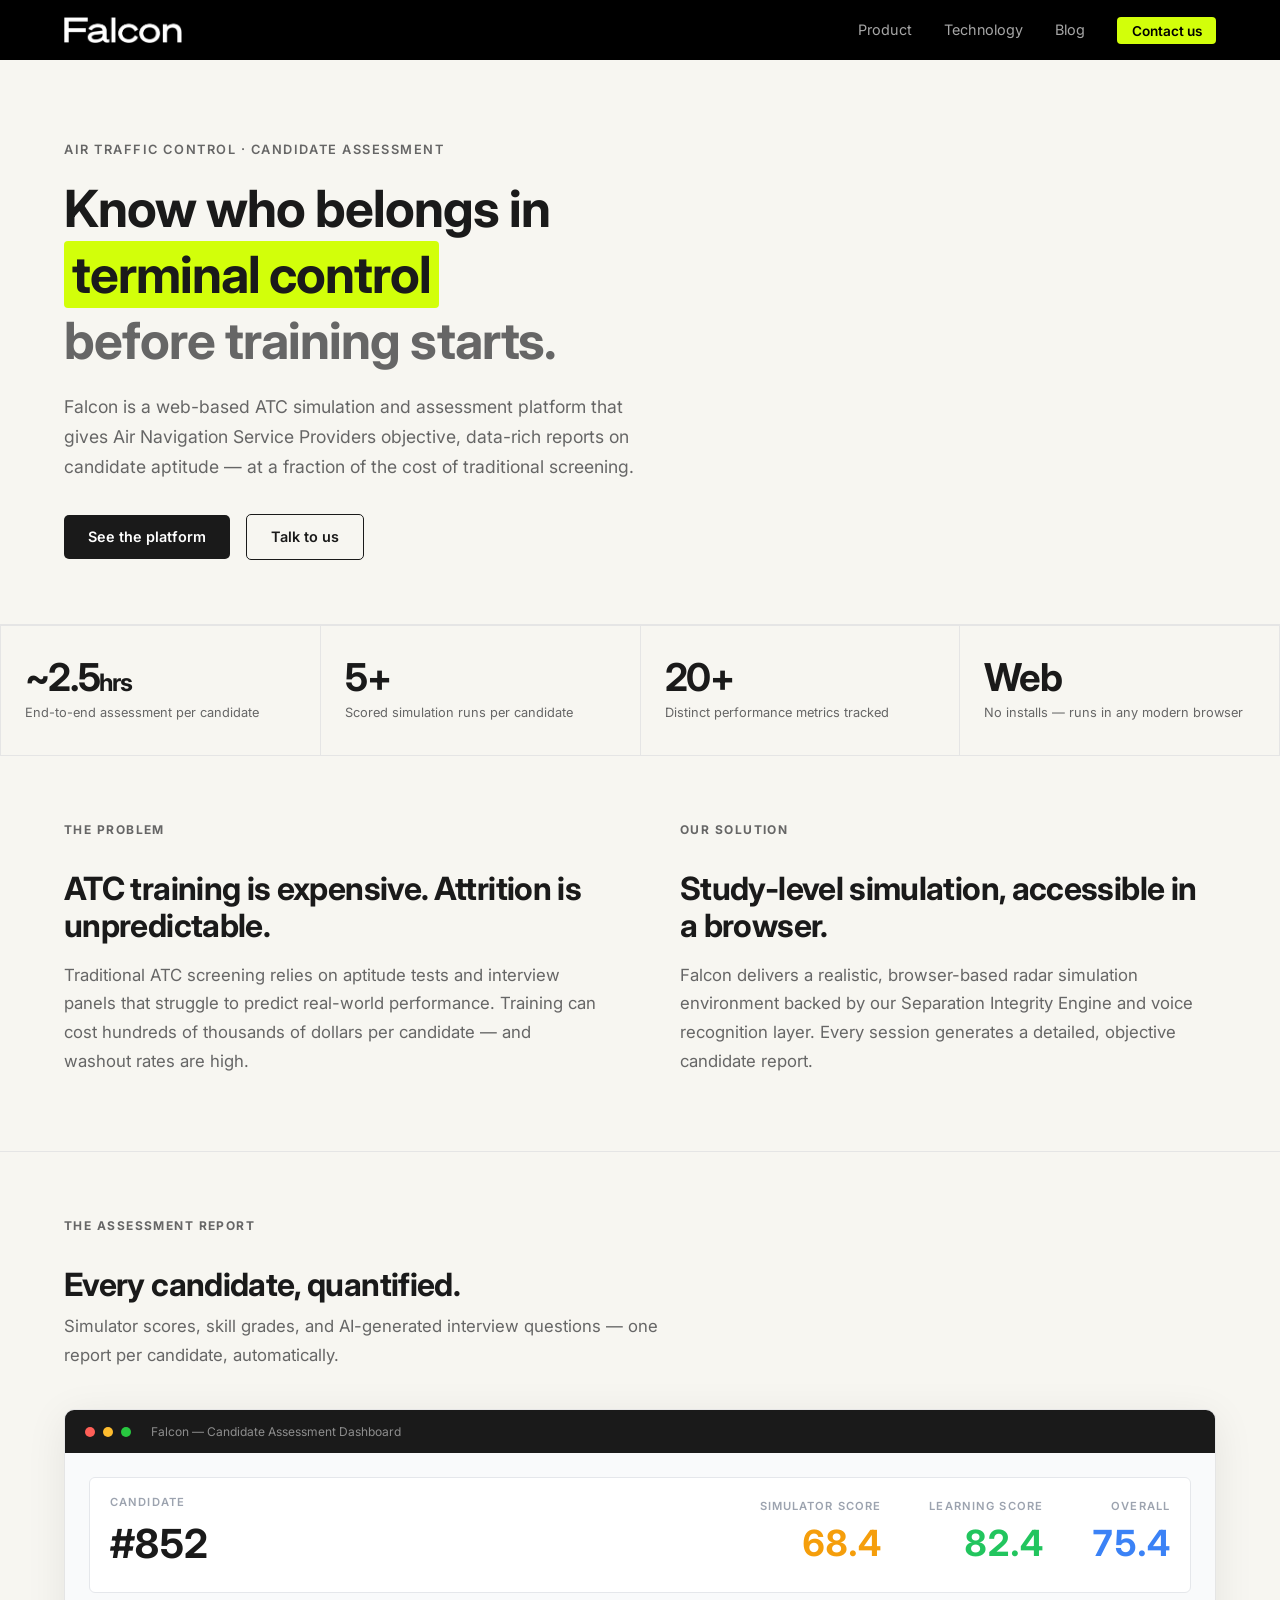
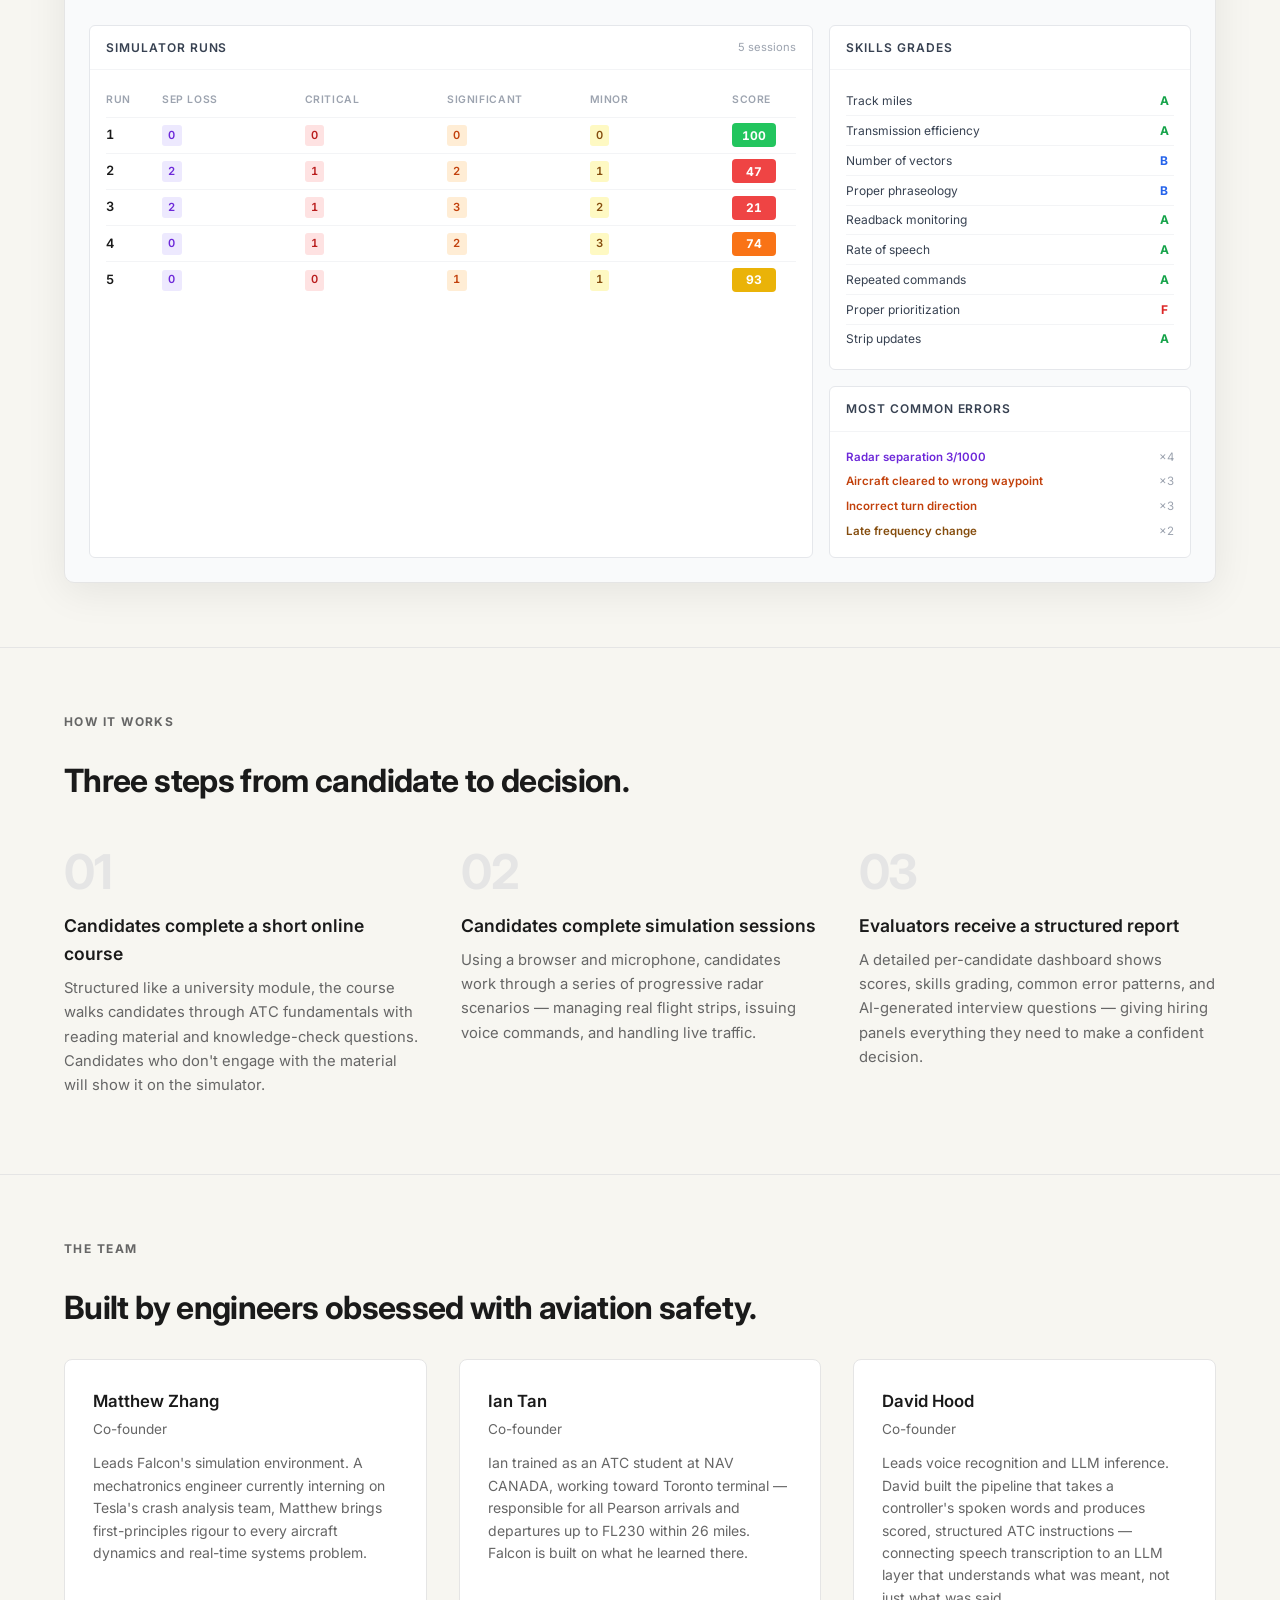
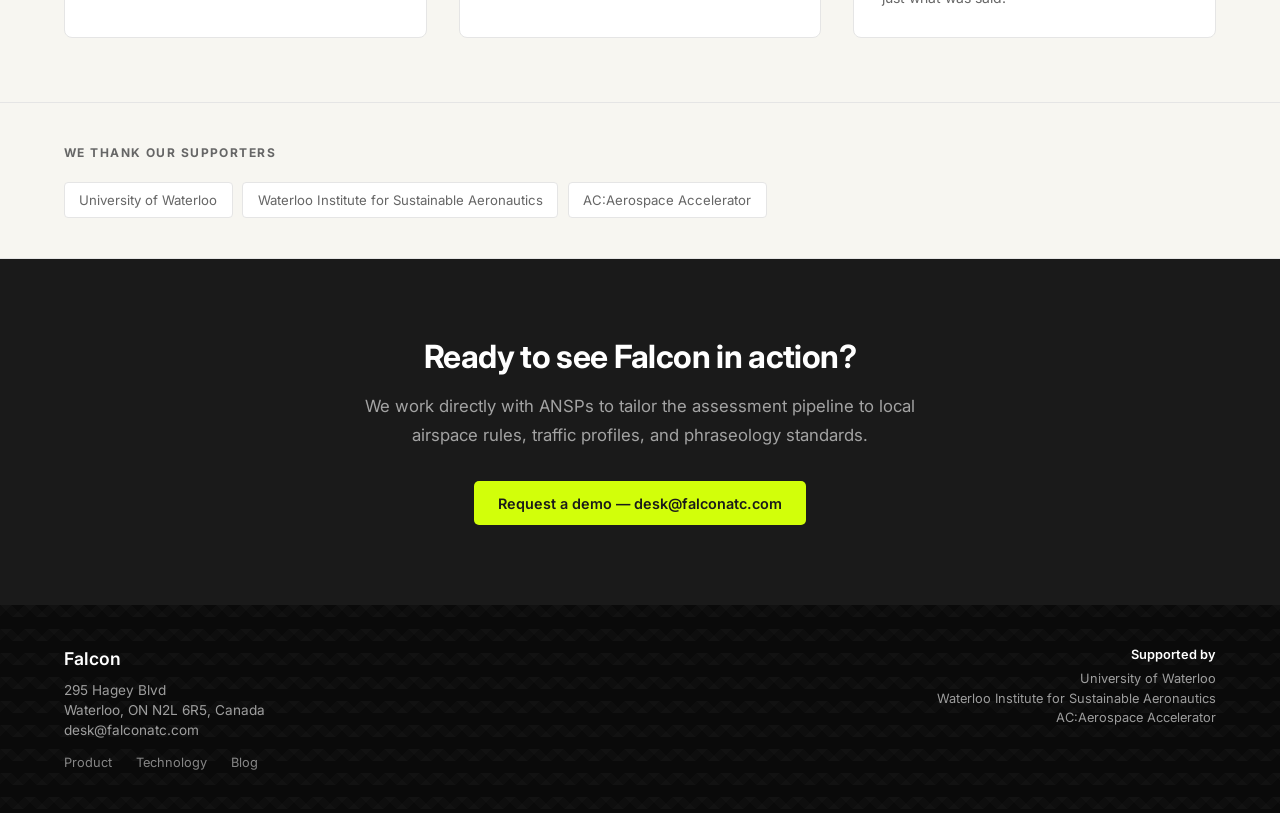
==== commit b5eca67b: "Cut second paragraph of The Problem" ====
--- a/index.html
+++ b/index.html
@@ -73,7 +73,6 @@
                     <p class="section-label">The Problem</p>
                     <h2 class="section-title">ATC training is expensive. Attrition is unpredictable.</h2>
                     <p class="section-desc">Traditional ATC screening relies on aptitude tests and interview panels that struggle to predict real-world performance. Training can cost hundreds of thousands of dollars per candidate — and washout rates are high.</p>
-                    <p class="section-desc">ANSPs need a better signal before committing to full training pipelines.</p>
                 </div>
                 <div>
                     <p class="section-label">Our Solution</p>
--- a/styles.css
+++ b/styles.css
@@ -15,7 +15,7 @@
     --border: #e5e5e5;
     --bg: #f7f6f1;
     --yellow: hsl(71, 100%, 52%);
-    --purple: hsl(303, 100%, 70%);
+    --purple: hsl(262, 85%, 78%);
     --header-h: 60px;
 }
 
@@ -74,7 +74,7 @@
 .section-label { font-size: 0.75rem; font-weight: 700; letter-spacing: 0.12em; text-transform: uppercase; color: var(--text-muted); margin-bottom: 2rem; }
 .section-title { font-size: clamp(1.5rem, 2.5vw, 2.25rem); font-weight: 700; letter-spacing: -0.02em; line-height: 1.15; margin-bottom: 1rem; }
 .section-desc { font-size: 1.05rem; color: var(--text-muted); max-width: 600px; line-height: 1.7; }
-.two-col { display: grid; grid-template-columns: 1fr 1fr; gap: 5rem; align-items: center; }
+.two-col { display: grid; grid-template-columns: 1fr 1fr; gap: 5rem; align-items: start; }
 .three-col { display: grid; grid-template-columns: repeat(3, 1fr); gap: 2.5rem; }
 
 /* --- Feature cards --- */
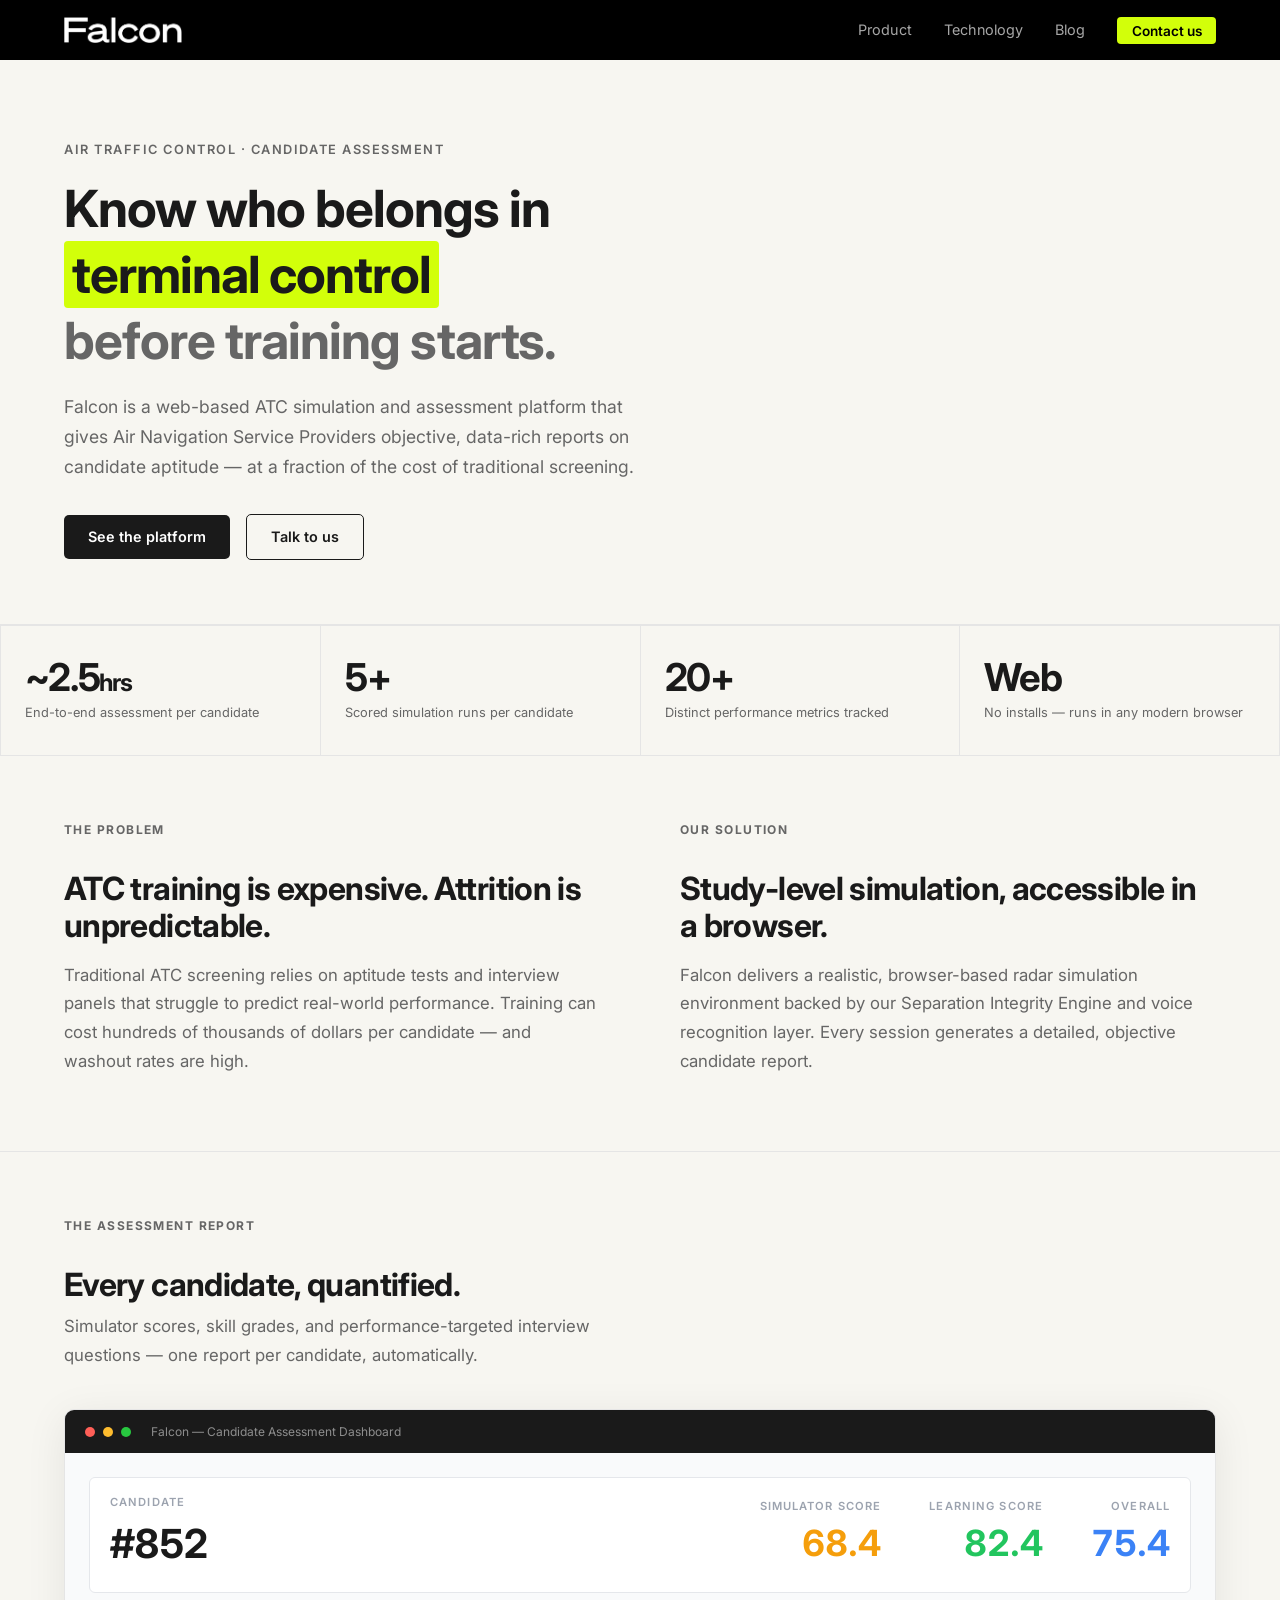
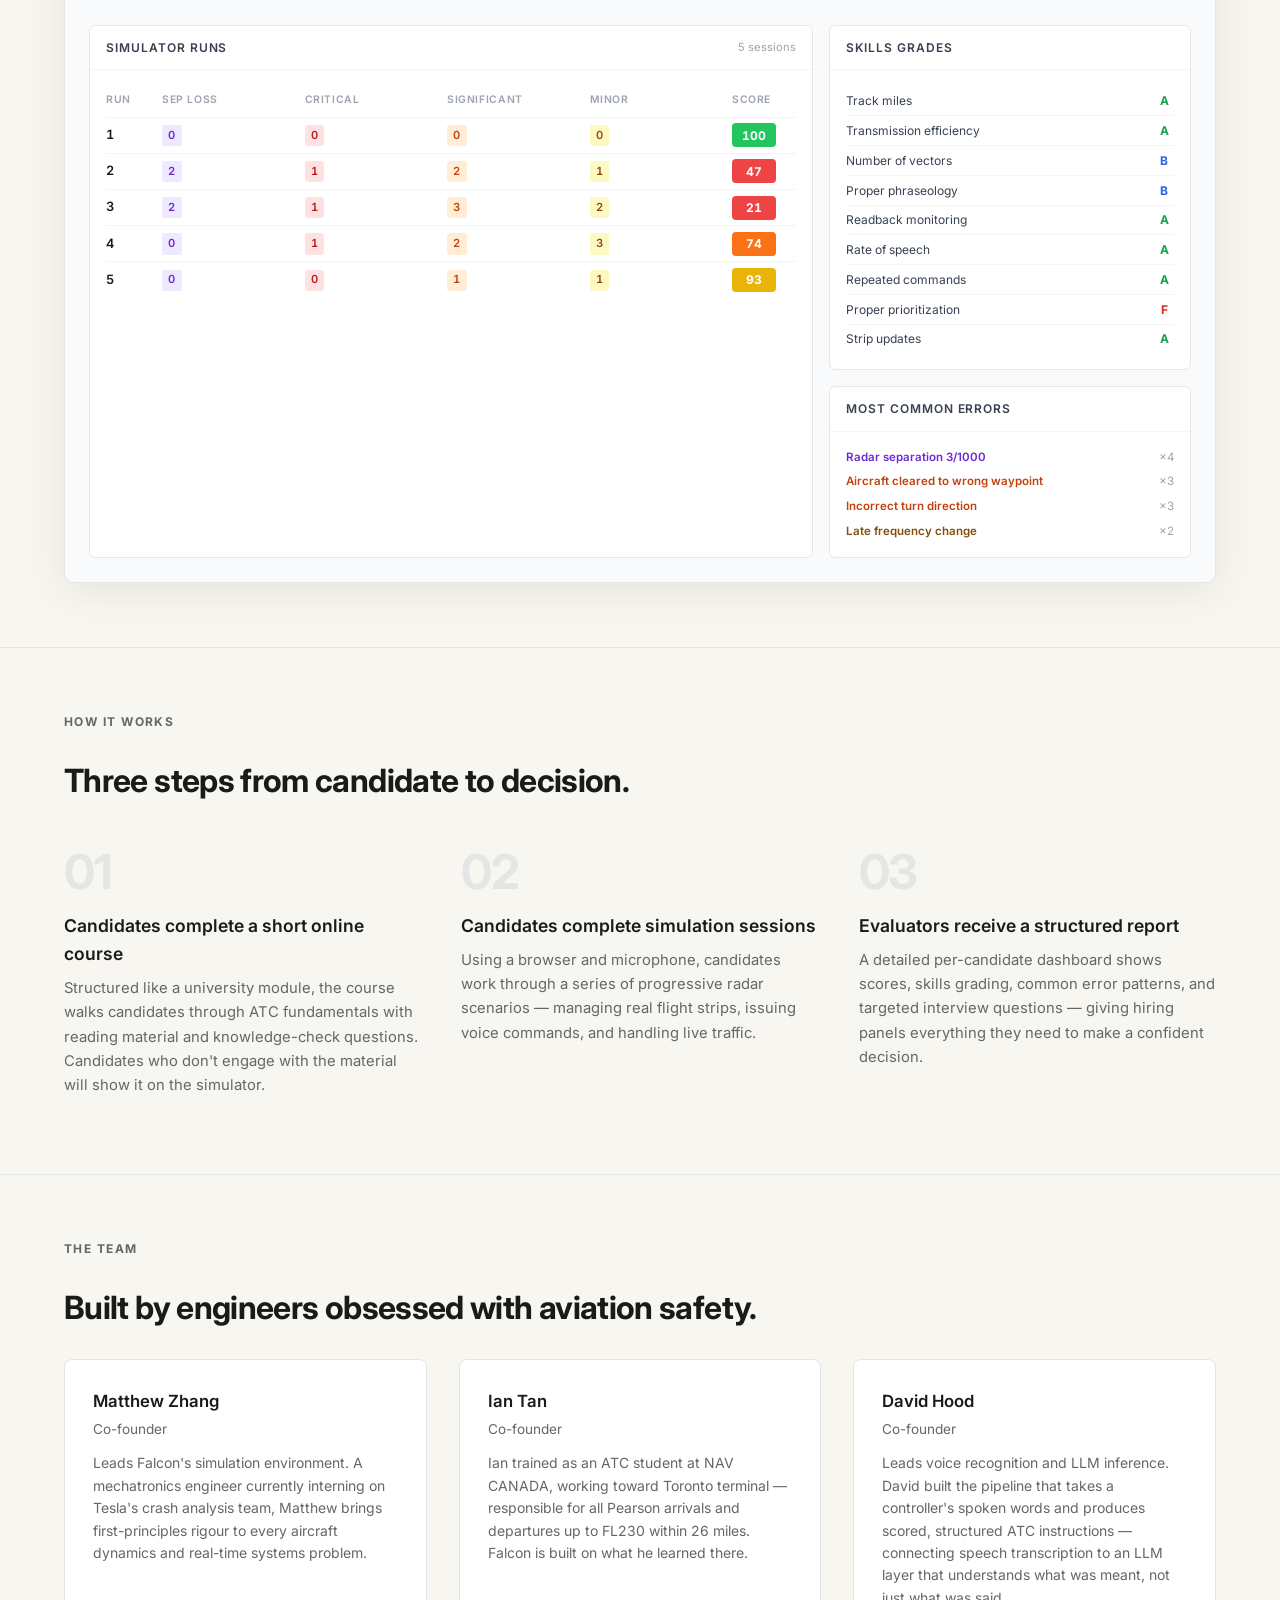
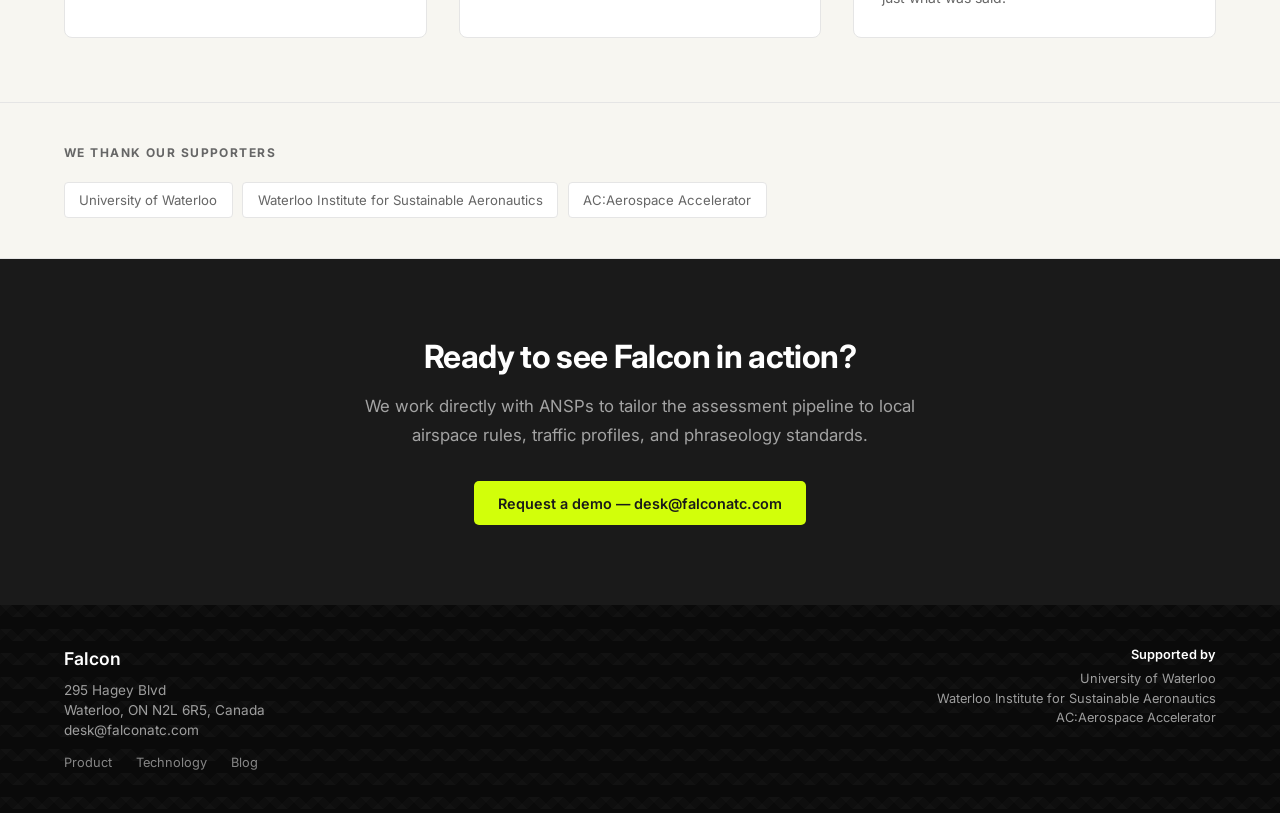
==== commit fa83c222: "Remove AI-generated interview question wording on index" ====
--- a/index.html
+++ b/index.html
@@ -88,9 +88,9 @@
         <div class="container">
             <p class="section-label">The Assessment Report</p>
             <h2 class="section-title" style="margin-bottom:0.5rem;">Every candidate, quantified.</h2>
-            <p class="section-desc" style="margin-bottom:2.5rem;">Simulator scores, skill grades, and AI-generated interview questions — one report per candidate, automatically.</p>
-
-            <div class="dashboard-wrap">
+            <p class="section-desc" style="margin-bottom:2.5rem;">Simulator scores, skill grades, and performance-targeted interview questions — one report per candidate, automatically.</p>
+
+            <div class="dashboard-scroll-outer"><div class="dashboard-wrap">
                 <div class="dashboard-topbar">
                     <span class="topbar-dot red"></span>
                     <span class="topbar-dot yellow"></span>
@@ -209,7 +209,7 @@
                         </div>
                     </div>
                 </div>
-            </div>
+            </div></div><!-- end dashboard-scroll-outer -->
         </div>
     </section>
 
@@ -232,7 +232,7 @@
                 <div>
                     <div style="font-size:3rem;font-weight:700;line-height:1;margin-bottom:1rem;letter-spacing:-0.03em;color:var(--border);">03</div>
                     <h3 style="font-size:1.1rem;font-weight:600;margin-bottom:0.5rem;">Evaluators receive a structured report</h3>
-                    <p style="font-size:0.925rem;color:var(--text-muted);line-height:1.65;">A detailed per-candidate dashboard shows scores, skills grading, common error patterns, and AI-generated interview questions — giving hiring panels everything they need to make a confident decision.</p>
+                    <p style="font-size:0.925rem;color:var(--text-muted);line-height:1.65;">A detailed per-candidate dashboard shows scores, skills grading, common error patterns, and targeted interview questions — giving hiring panels everything they need to make a confident decision.</p>
                 </div>
             </div>
         </div>
--- a/styles.css
+++ b/styles.css
@@ -86,6 +86,25 @@
 .tag-yellow { background: var(--yellow); color: #2a2a00; }
 .tag-purple { background: var(--purple); color: #3a003a; }
 
+/* --- Dashboard scroll wrapper (mobile) --- */
+.dashboard-scroll-outer {
+    overflow-x: auto;
+    -webkit-overflow-scrolling: touch;
+    /* fade on right edge hints at scrollable content */
+    -webkit-mask-image: linear-gradient(to right, black calc(100% - 3rem), transparent 100%);
+    mask-image: linear-gradient(to right, black calc(100% - 3rem), transparent 100%);
+}
+.dashboard-scroll-outer .dashboard-wrap {
+    min-width: 760px;
+}
+@media (min-width: 780px) {
+    .dashboard-scroll-outer {
+        -webkit-mask-image: none;
+        mask-image: none;
+        overflow-x: visible;
+    }
+}
+
 /* --- Dashboard mockup --- */
 .dashboard-wrap { background: #f9fafb; border: 1px solid var(--border); border-radius: 10px; overflow: hidden; box-shadow: 0 8px 40px rgba(0,0,0,0.08); }
 .dashboard-topbar { background: #1a1a1a; padding: 0.75rem 1.25rem; display: flex; align-items: center; gap: 0.5rem; }
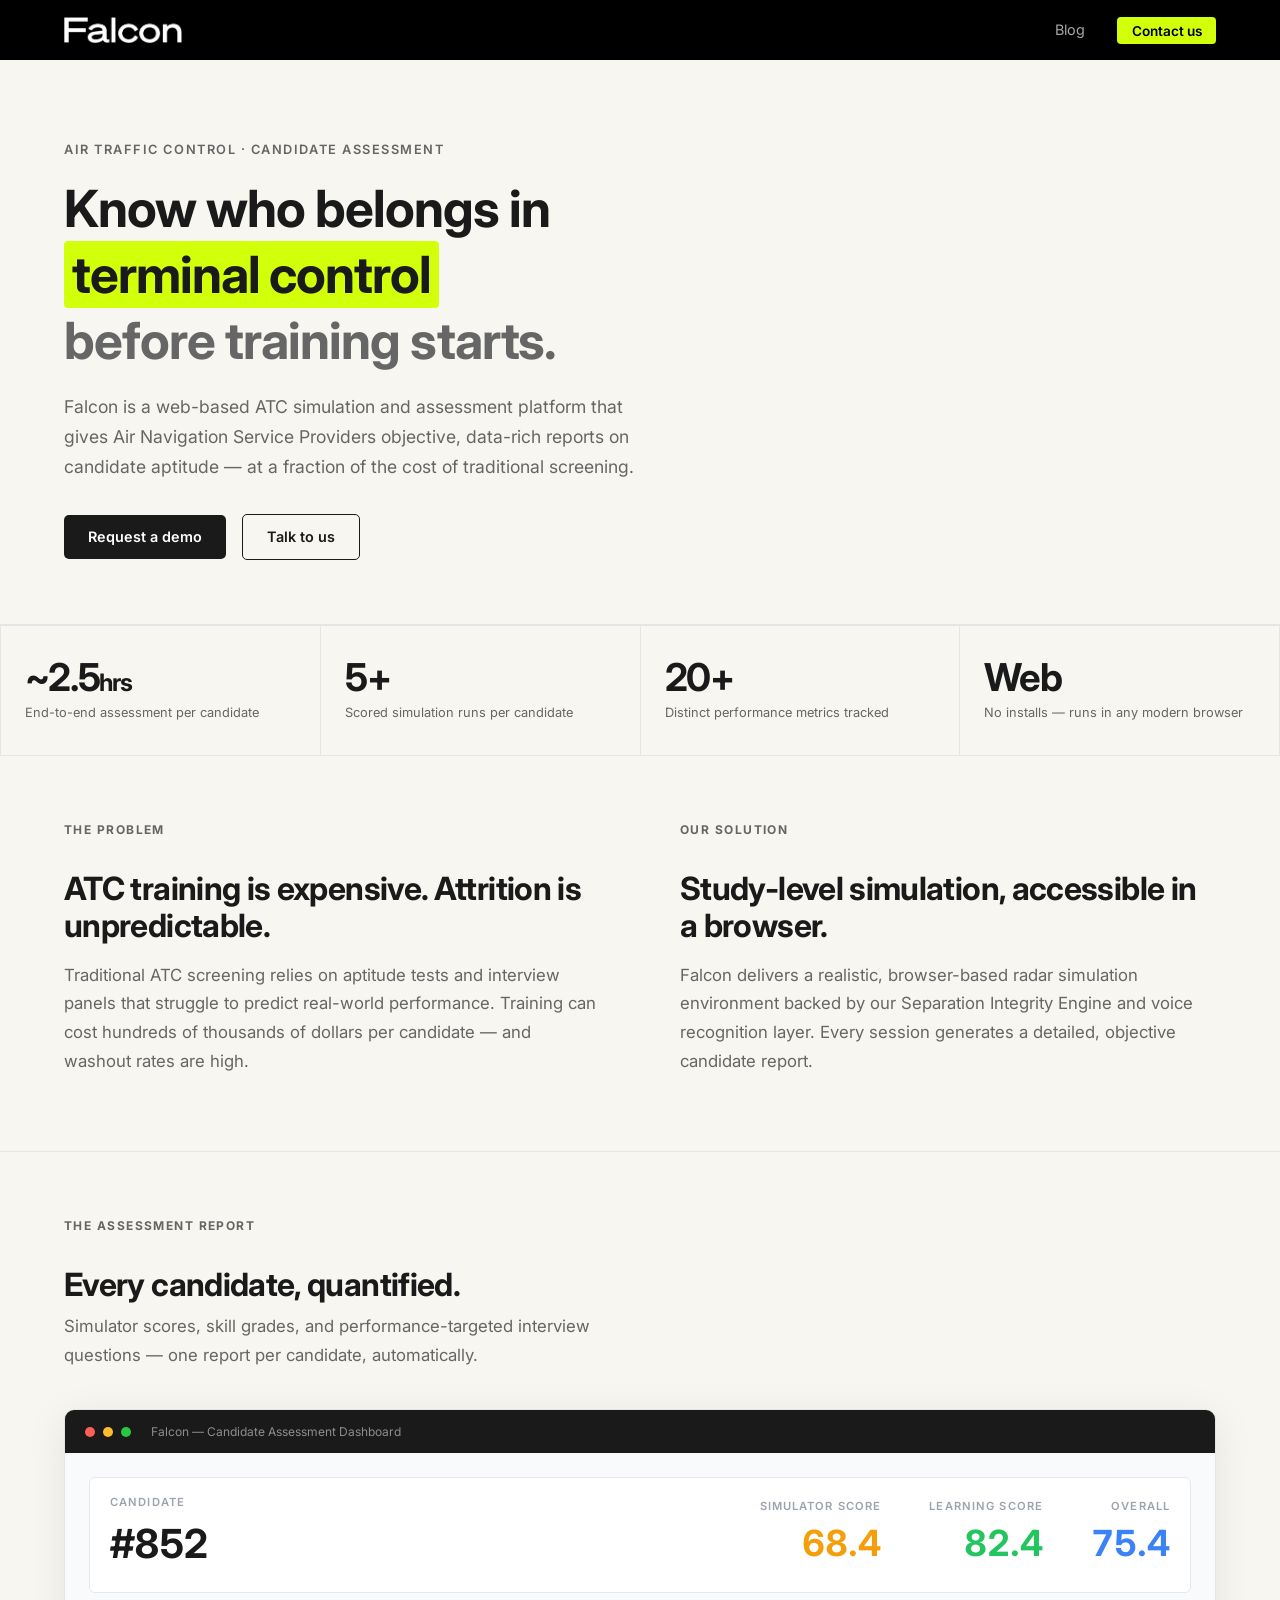
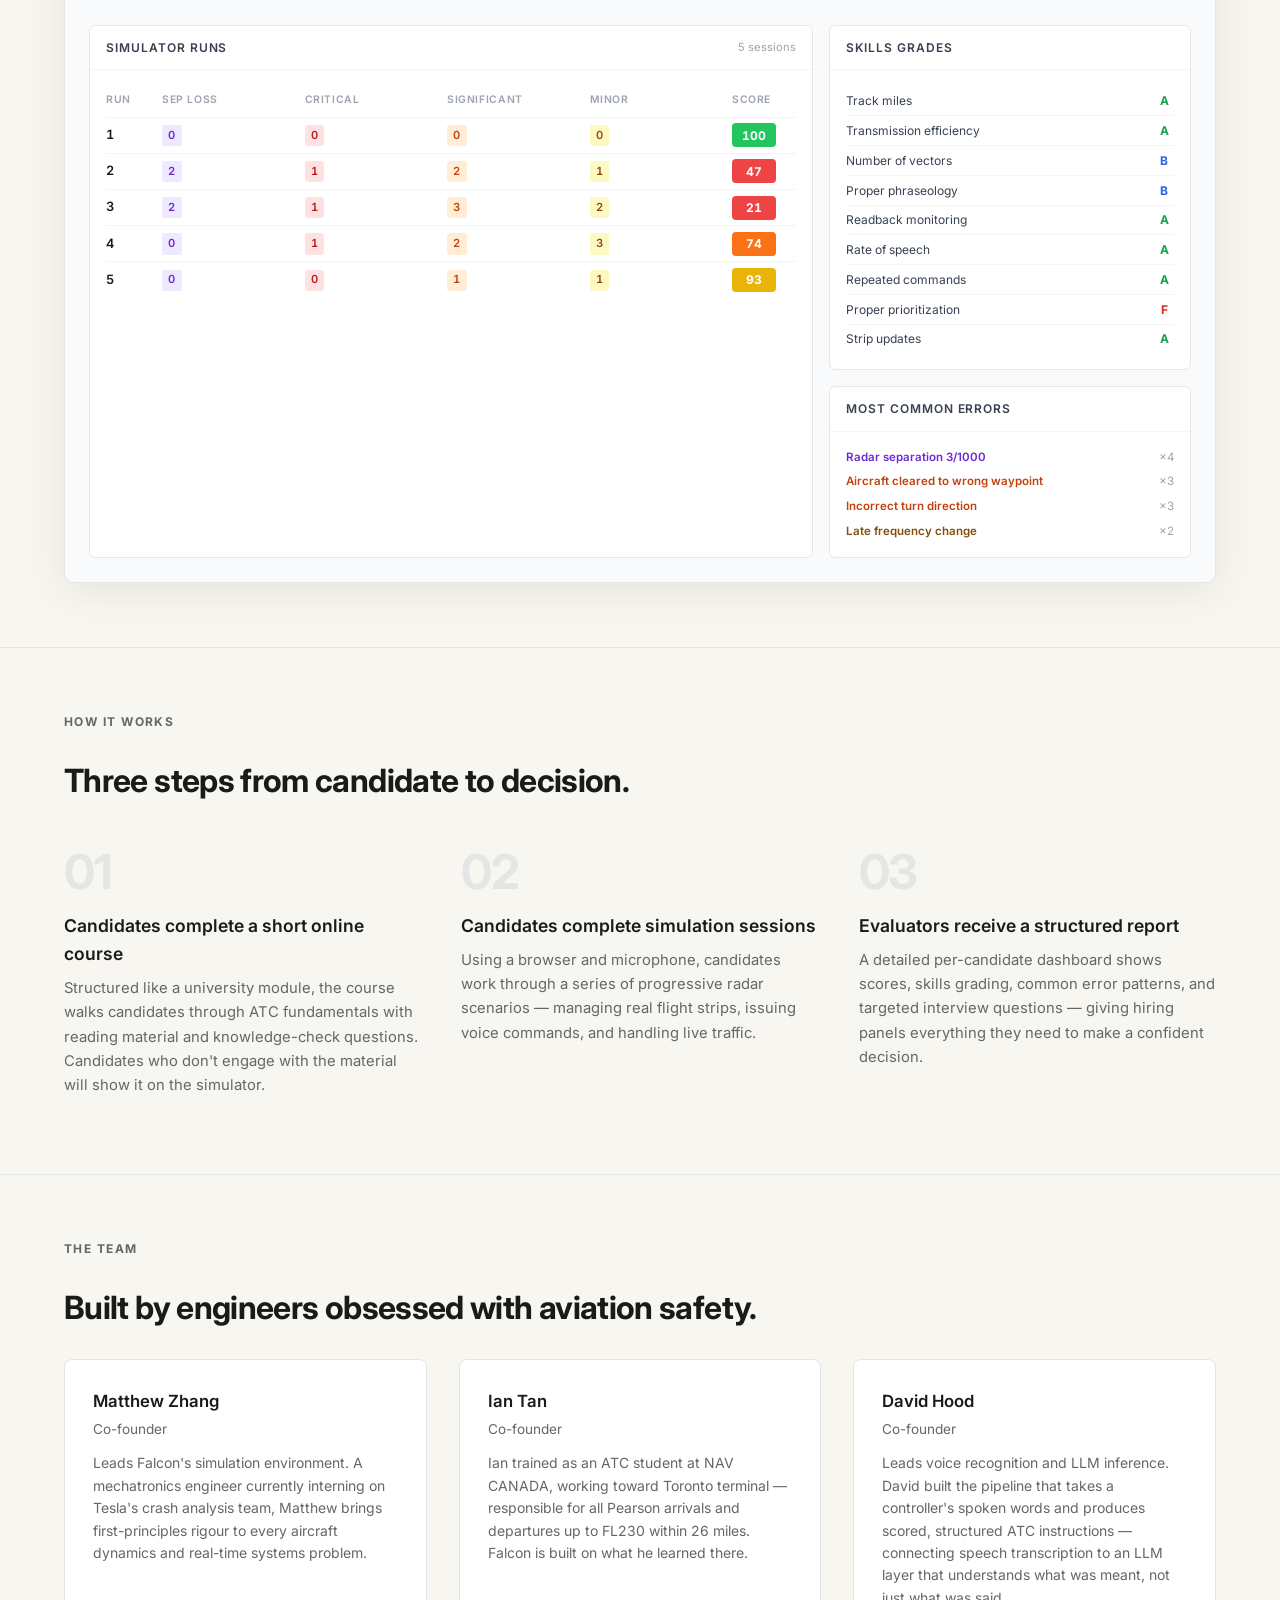
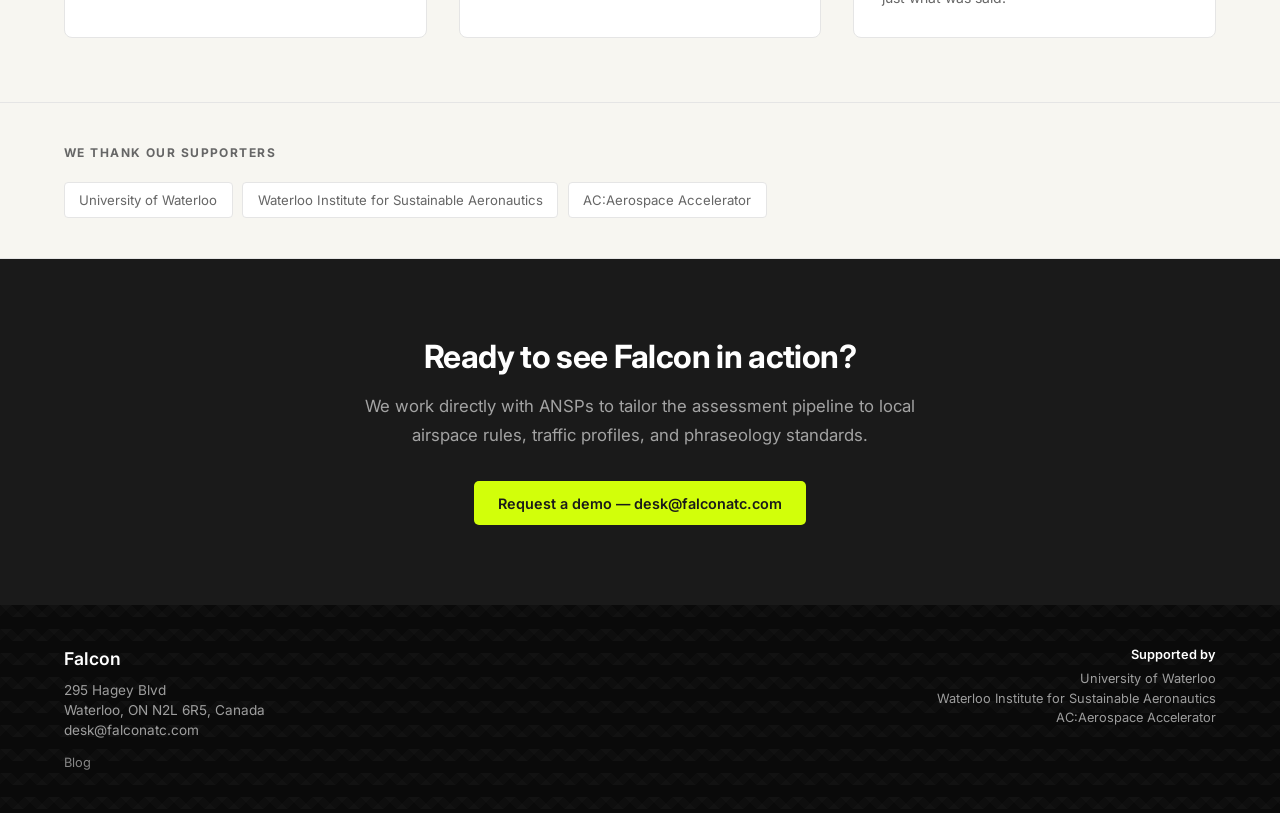
==== commit 916be941: "Hide product and technology pages from navigation" ====
--- a/index.html
+++ b/index.html
@@ -19,8 +19,6 @@
             <span></span><span></span><span></span>
         </button>
         <ul class="nav-links" id="navLinks">
-            <li><a href="product.html">Product</a></li>
-            <li><a href="technology.html">Technology</a></li>
             <li><a href="progress.html">Blog</a></li>
             <li><a href="mailto:desk@falconatc.com" class="nav-cta">Contact us</a></li>
         </ul>
@@ -39,7 +37,7 @@
             </h1>
             <p class="hero-subhead">Falcon is a web-based ATC simulation and assessment platform that gives Air Navigation Service Providers objective, data-rich reports on candidate aptitude — at a fraction of the cost of traditional screening.</p>
             <div class="hero-actions">
-                <a href="product.html" class="btn btn-primary">See the platform</a>
+                <a href="mailto:desk@falconatc.com" class="btn btn-primary">Request a demo</a>
                 <a href="mailto:desk@falconatc.com" class="btn btn-outline">Talk to us</a>
             </div>
         </div>
@@ -292,8 +290,6 @@
                 <div class="footer-company">Falcon</div>
                 <p class="footer-address">295 Hagey Blvd<br>Waterloo, ON N2L 6R5, Canada<br>desk@falconatc.com</p>
                 <nav class="footer-nav">
-                    <a href="product.html">Product</a>
-                    <a href="technology.html">Technology</a>
                     <a href="progress.html">Blog</a>
                 </nav>
             </div>
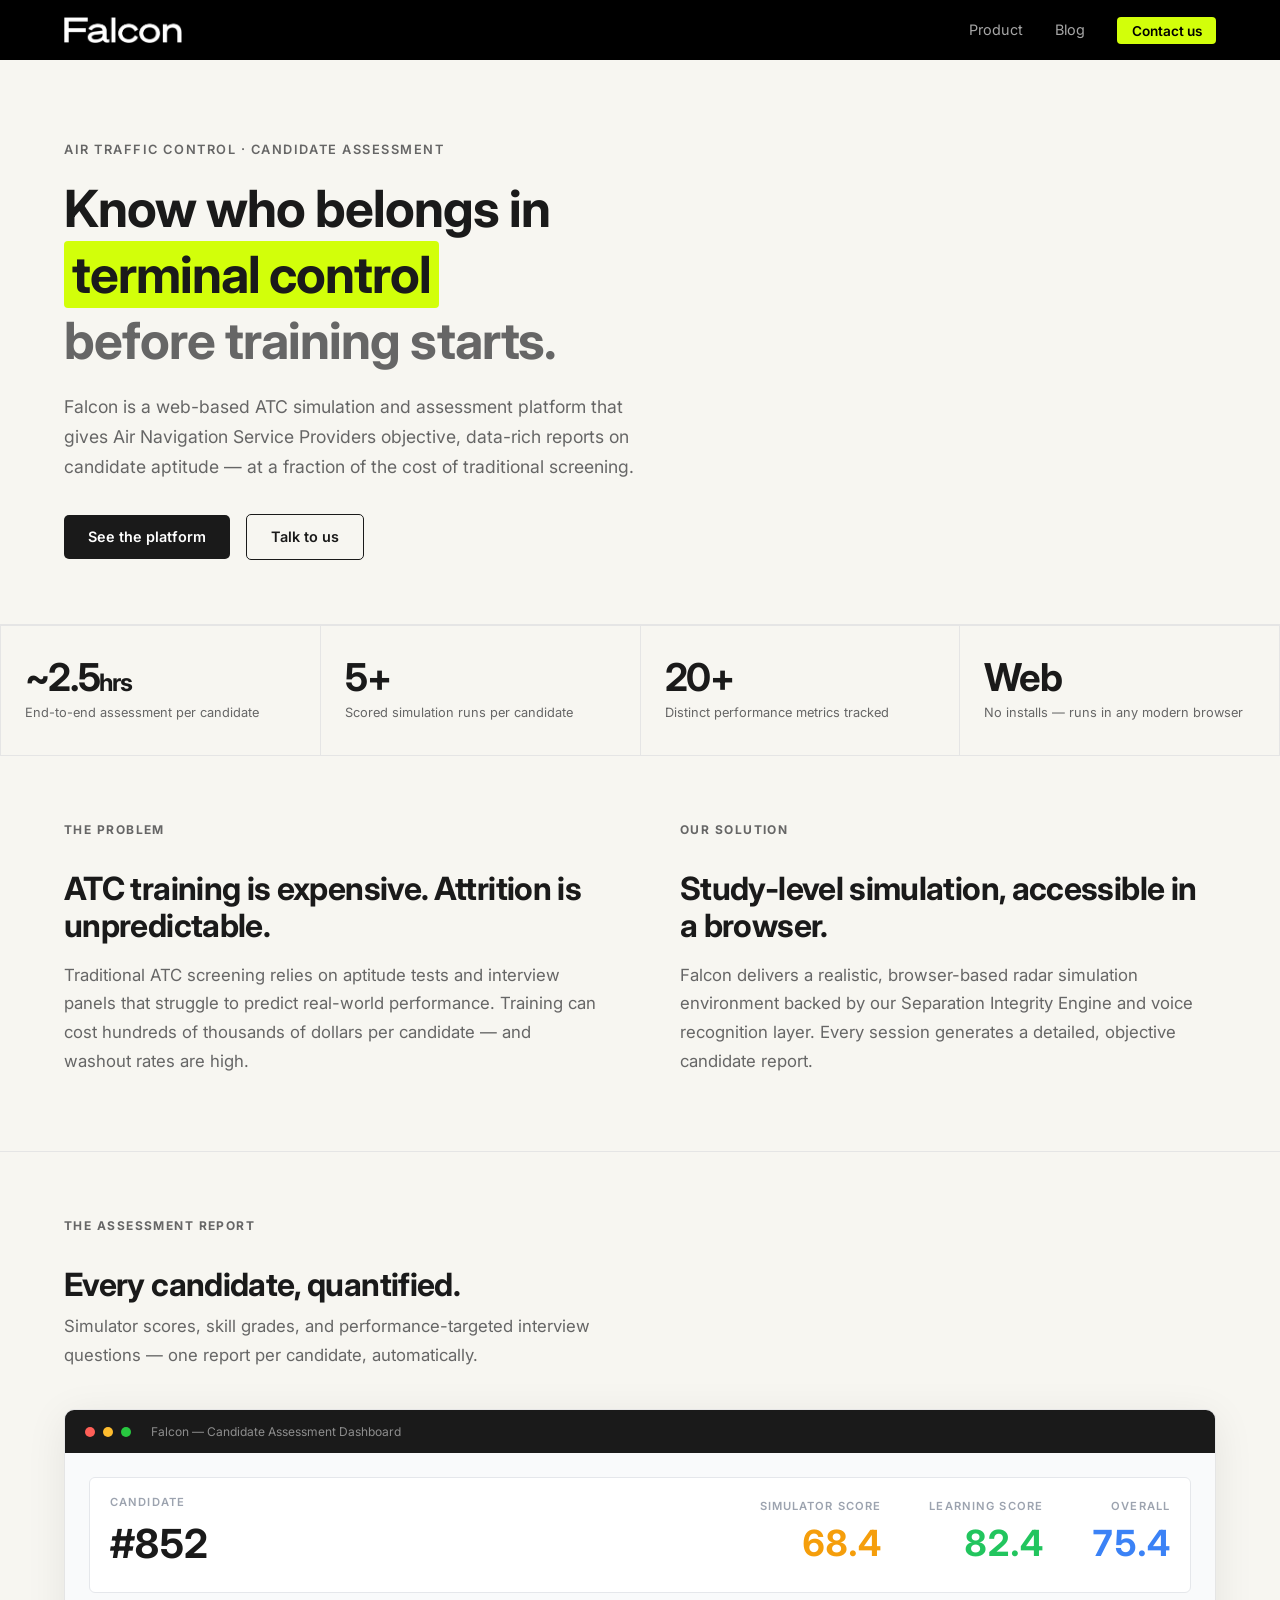
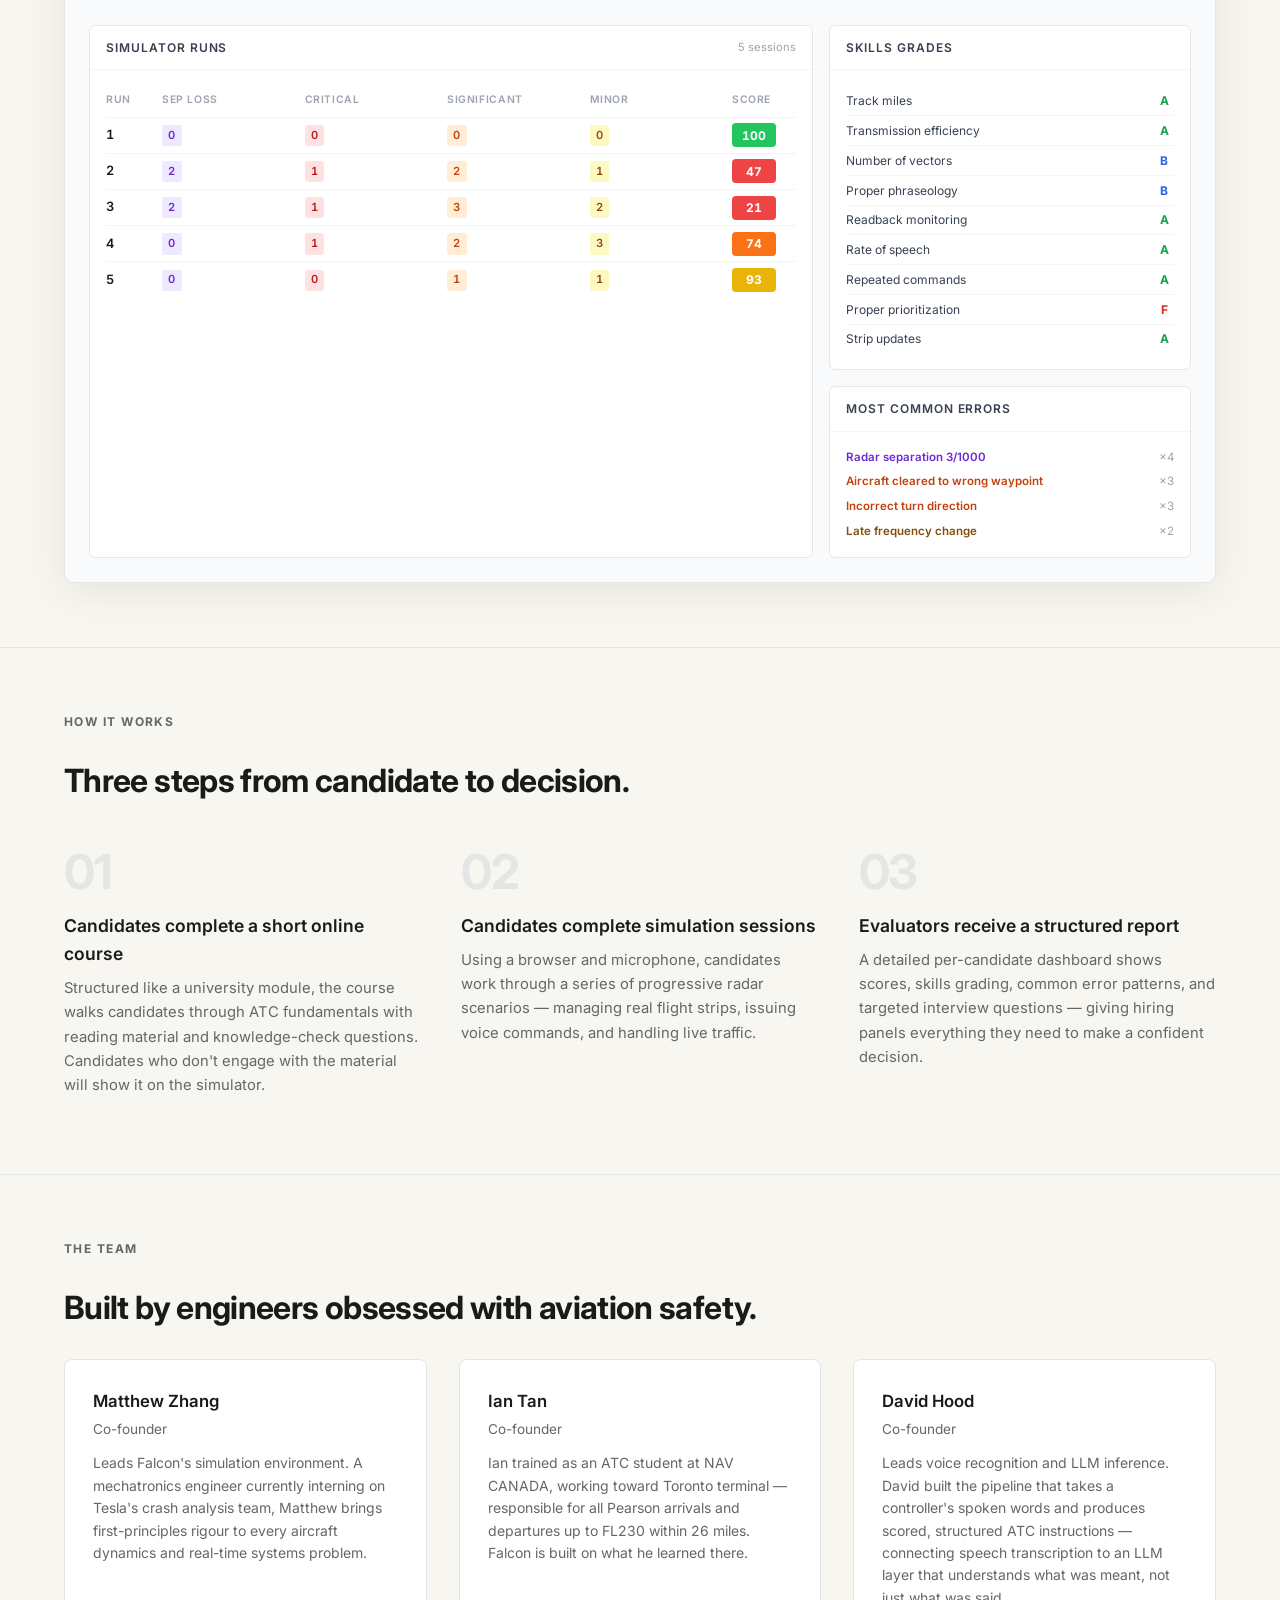
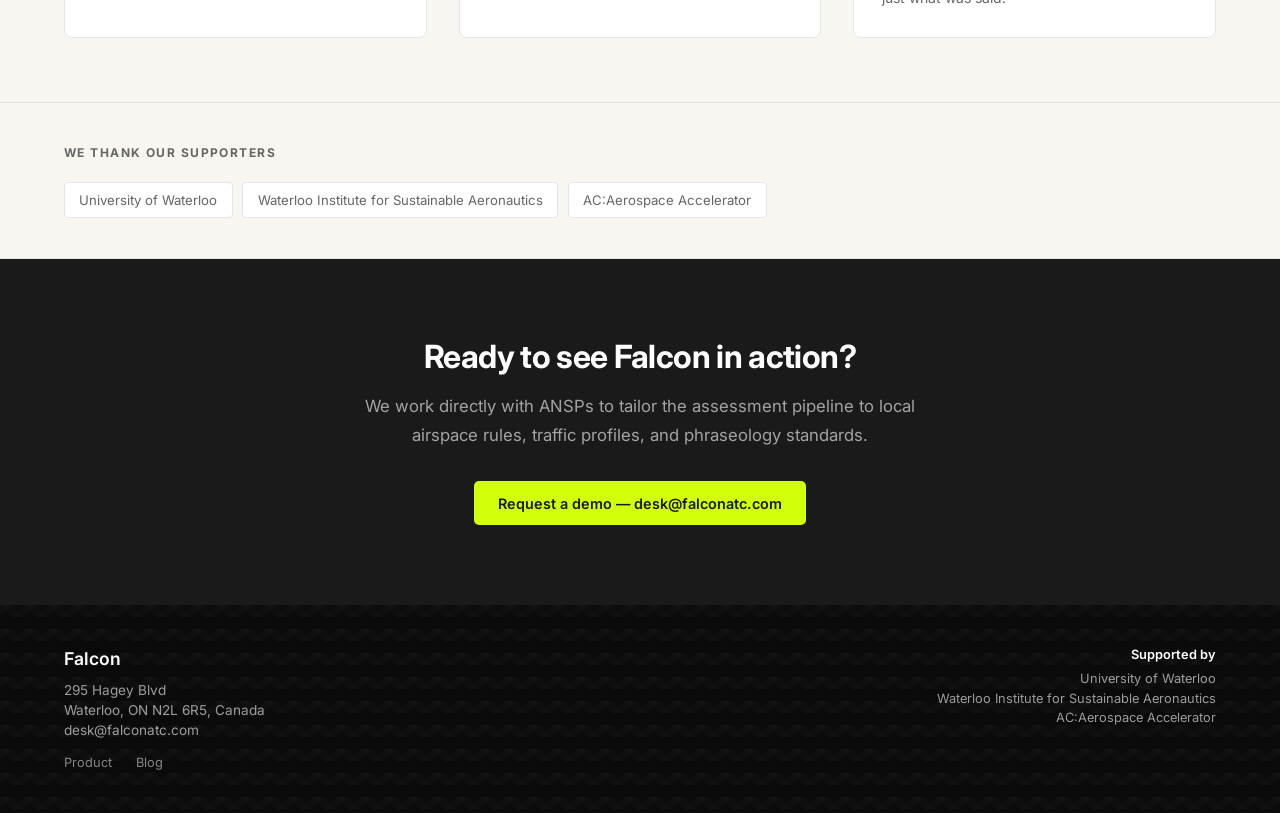
==== commit 5e698a99: "Restore Product page to nav and hero CTA; keep Technology hidden" ====
--- a/index.html
+++ b/index.html
@@ -19,6 +19,7 @@
             <span></span><span></span><span></span>
         </button>
         <ul class="nav-links" id="navLinks">
+            <li><a href="product.html">Product</a></li>
             <li><a href="progress.html">Blog</a></li>
             <li><a href="mailto:desk@falconatc.com" class="nav-cta">Contact us</a></li>
         </ul>
@@ -37,7 +38,7 @@
             </h1>
             <p class="hero-subhead">Falcon is a web-based ATC simulation and assessment platform that gives Air Navigation Service Providers objective, data-rich reports on candidate aptitude — at a fraction of the cost of traditional screening.</p>
             <div class="hero-actions">
-                <a href="mailto:desk@falconatc.com" class="btn btn-primary">Request a demo</a>
+                <a href="product.html" class="btn btn-primary">See the platform</a>
                 <a href="mailto:desk@falconatc.com" class="btn btn-outline">Talk to us</a>
             </div>
         </div>
@@ -290,6 +291,7 @@
                 <div class="footer-company">Falcon</div>
                 <p class="footer-address">295 Hagey Blvd<br>Waterloo, ON N2L 6R5, Canada<br>desk@falconatc.com</p>
                 <nav class="footer-nav">
+                    <a href="product.html">Product</a>
                     <a href="progress.html">Blog</a>
                 </nav>
             </div>
